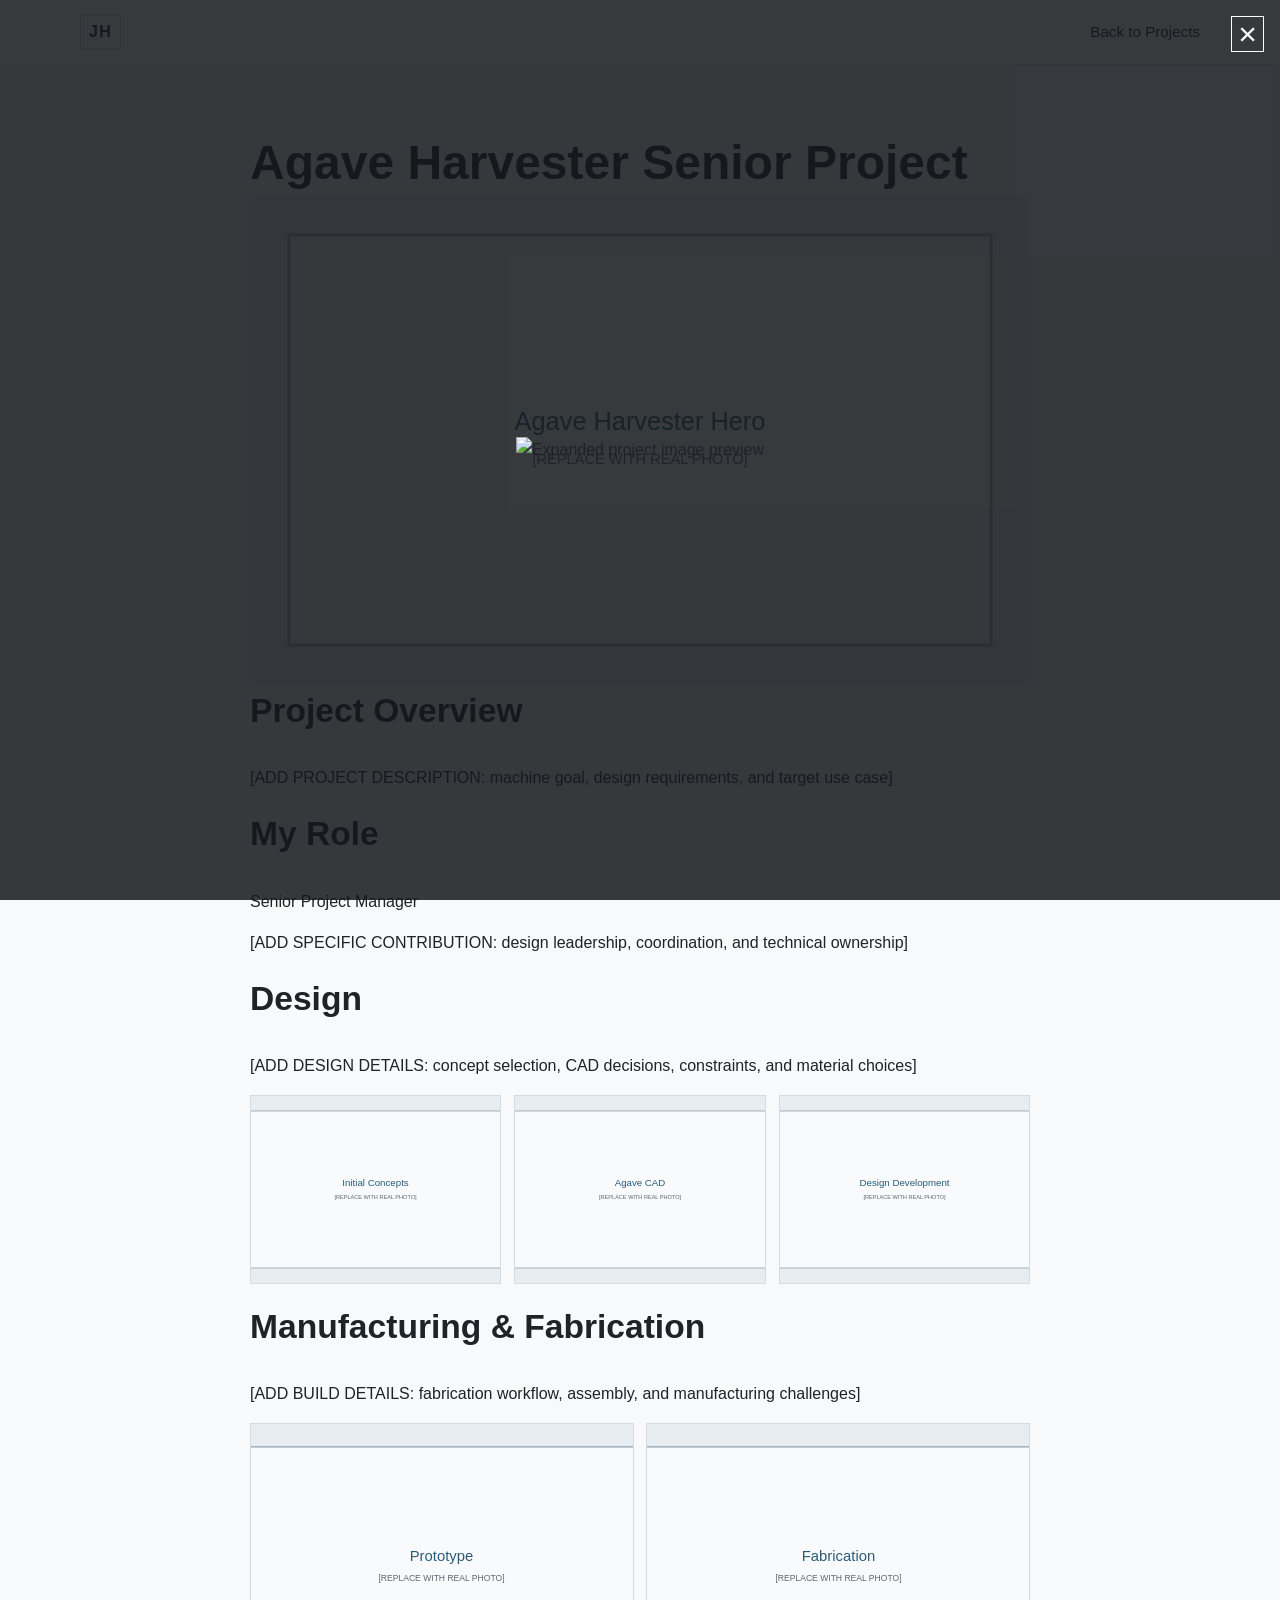
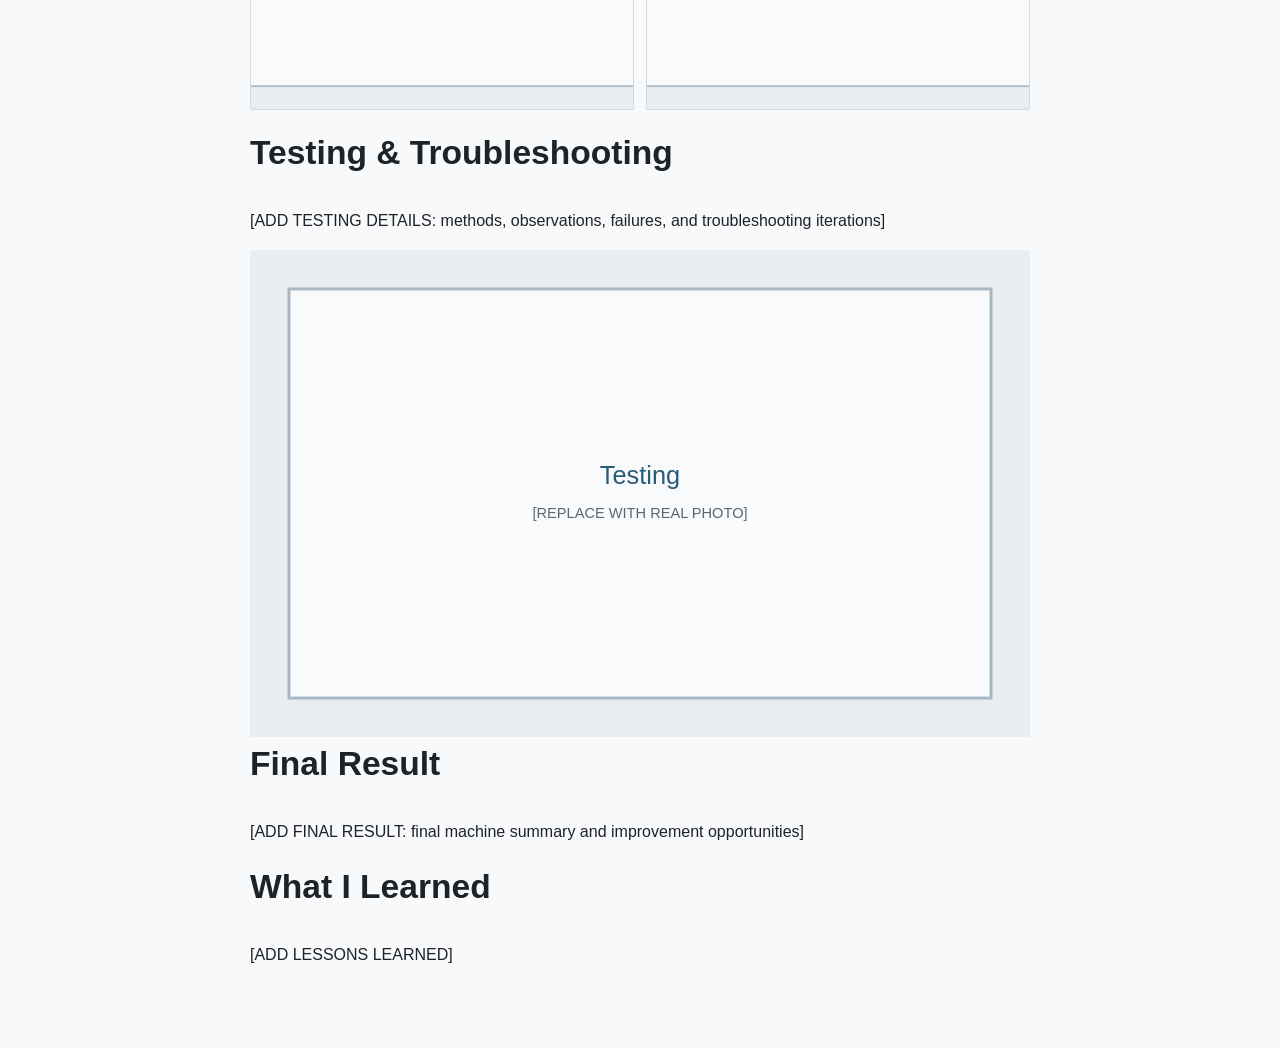
==== projects/agave-harvester.html @ 6182759e "Build GitHub Pages engineering portfolio site Co-authored-by: jhuberty <259415126+jhuberty@users.nor" ====
<!DOCTYPE html>
<html lang="en">
  <head>
    <meta charset="UTF-8" />
    <meta name="viewport" content="width=device-width, initial-scale=1.0" />
    <title>Agave Harvester Senior Project | Jackson Huberty</title>
    <meta name="description" content="Agave Harvester Senior Project portfolio page for Jackson Huberty." />
    <link rel="stylesheet" href="../styles.css" />
  </head>
  <body>
    <header class="site-header">
      <div class="container nav-wrap">
        <a class="brand" href="../index.html#home">JH</a>
        <nav class="site-nav" aria-label="Project navigation"><a href="../index.html#projects">Back to Projects</a></nav>
      </div>
    </header>
    <main class="section">
      <div class="container narrow">
        <h1>Agave Harvester Senior Project</h1>
        <!-- Replace with large hero image of machine -->
        <img src="../assets/images/agave-harvester/hero.svg" alt="Agave harvester finished machine placeholder" data-lightbox />

        <h2>Project Overview</h2>
        <p>[ADD PROJECT DESCRIPTION: machine goal, design requirements, and target use case]</p>

        <h2>My Role</h2>
        <p>Senior Project Manager</p>
        <p>[ADD SPECIFIC CONTRIBUTION: design leadership, coordination, and technical ownership]</p>

        <h2>Design</h2>
        <p>[ADD DESIGN DETAILS: concept selection, CAD decisions, constraints, and material choices]</p>
        <div class="gallery">
          <img src="../assets/images/agave-harvester/concepts.svg" alt="Agave harvester initial concepts placeholder" />
          <img src="../assets/images/agave-harvester/cad.svg" alt="Agave harvester CAD model placeholder" />
          <img src="../assets/images/agave-harvester/design-development.svg" alt="Agave harvester design development placeholder" />
        </div>

        <h2>Manufacturing &amp; Fabrication</h2>
        <p>[ADD BUILD DETAILS: fabrication workflow, assembly, and manufacturing challenges]</p>
        <div class="gallery">
          <img src="../assets/images/agave-harvester/prototype.svg" alt="Agave harvester prototype placeholder" />
          <img src="../assets/images/agave-harvester/fabrication.svg" alt="Agave harvester fabrication placeholder" />
        </div>

        <h2>Testing &amp; Troubleshooting</h2>
        <p>[ADD TESTING DETAILS: methods, observations, failures, and troubleshooting iterations]</p>
        <img src="../assets/images/agave-harvester/testing.svg" alt="Agave harvester testing placeholder" data-lightbox />

        <h2>Final Result</h2>
        <p>[ADD FINAL RESULT: final machine summary and improvement opportunities]</p>

        <h2>What I Learned</h2>
        <p>[ADD LESSONS LEARNED]</p>
      </div>
    </main>

    <div class="lightbox" id="lightbox" hidden>
      <button class="lightbox-close" aria-label="Close image preview">×</button>
      <img src="" alt="Expanded project image preview" />
    </div>
    <script src="../script.js"></script>
  </body>
</html>
---- styles.css ----
:root {
  --bg: #f8f9fa;
  --surface: #ffffff;
  --text: #1e2328;
  --muted: #5d6670;
  --border: #d5dbe0;
  --accent: #2a5c7a;
}

* { box-sizing: border-box; }
html { scroll-behavior: smooth; }
body {
  margin: 0;
  font-family: "Segoe UI", "Inter", Arial, sans-serif;
  color: var(--text);
  background: var(--bg);
  line-height: 1.6;
}
img { max-width: 100%; display: block; height: auto; }
a { color: var(--accent); }

.skip-link {
  position: absolute;
  left: -9999px;
  top: 0;
  background: var(--text);
  color: #fff;
  padding: 0.5rem;
}
.skip-link:focus { left: 0.5rem; z-index: 1000; }

.container { width: min(1120px, 92%); margin: 0 auto; }
.narrow { width: min(780px, 92%); }
.section { padding: 4rem 0; }
.section-alt { background: #eef1f4; }

.site-header {
  position: sticky;
  top: 0;
  background: rgba(255, 255, 255, 0.97);
  border-bottom: 1px solid var(--border);
  z-index: 50;
}
.nav-wrap { display: flex; align-items: center; justify-content: space-between; min-height: 4rem; }
.brand {
  color: var(--text);
  text-decoration: none;
  font-weight: 700;
  letter-spacing: 0.08em;
  border: 1px solid var(--border);
  padding: 0.2rem 0.5rem;
}
.site-nav { display: flex; gap: 1rem; align-items: center; }
.site-nav a { color: var(--text); text-decoration: none; font-size: 0.95rem; }
.site-nav a:hover, .site-nav a:focus { color: var(--accent); }
.menu-toggle {
  display: none;
  border: 1px solid var(--border);
  background: var(--surface);
  padding: 0.4rem 0.75rem;
}

.hero-grid {
  display: grid;
  grid-template-columns: 1.1fr 0.9fr;
  gap: 2rem;
  align-items: center;
}
.eyebrow { text-transform: uppercase; color: var(--muted); letter-spacing: 0.08em; }
h1 { font-size: clamp(2rem, 4vw, 3rem); margin: 0.3rem 0; line-height: 1.2; }
.hero-subtitle { font-size: 1.1rem; margin-bottom: 1rem; }
.lead { color: var(--muted); max-width: 40ch; }
.hero-image img {
  border: 1px solid var(--border);
  background: var(--surface);
  aspect-ratio: 4 / 3;
  object-fit: cover;
}

.button-row { display: flex; flex-wrap: wrap; gap: 0.75rem; margin-top: 1.2rem; }
.btn {
  display: inline-block;
  background: var(--accent);
  color: #fff;
  text-decoration: none;
  border: 1px solid var(--accent);
  padding: 0.65rem 1rem;
  font-weight: 600;
}
.btn:hover, .btn:focus { opacity: 0.92; }
.btn-secondary { background: var(--surface); color: var(--accent); }
.btn-small { padding: 0.5rem 0.85rem; font-size: 0.9rem; }

h2 { margin-top: 0; font-size: clamp(1.6rem, 3vw, 2.1rem); }
.section-intro { color: var(--muted); margin-bottom: 1.5rem; }
.project-grid {
  display: grid;
  grid-template-columns: repeat(2, minmax(0, 1fr));
  gap: 1.5rem;
}
.project-card {
  background: var(--surface);
  border: 1px solid var(--border);
  display: grid;
}
.project-card img {
  width: 100%;
  aspect-ratio: 16 / 10;
  object-fit: cover;
  border-bottom: 1px solid var(--border);
}
.project-content { padding: 1rem; }
.project-content h3 { margin: 0 0 0.2rem; }
.role, .meta { color: var(--muted); margin: 0.2rem 0 0.7rem; }
.tags { color: #3f4c58; font-size: 0.9rem; }

.skills-grid {
  display: grid;
  grid-template-columns: repeat(3, minmax(0, 1fr));
  gap: 1rem;
}
.skills-grid article, .timeline article {
  border: 1px solid var(--border);
  background: var(--surface);
  padding: 1rem;
}
ul { padding-left: 1.1rem; }

.timeline { display: grid; gap: 1rem; }
.cert-list, .contact-list { list-style: none; padding: 0; margin: 0; display: grid; gap: 0.7rem; }

iframe {
  width: 100%;
  min-height: 420px;
  border: 1px solid var(--border);
  margin-top: 1rem;
  background: var(--surface);
}

.site-footer {
  border-top: 1px solid var(--border);
  background: var(--surface);
  padding: 1rem 0;
  text-align: center;
  color: var(--muted);
}

.gallery {
  display: grid;
  grid-template-columns: repeat(auto-fit, minmax(220px, 1fr));
  gap: 0.8rem;
  margin: 1rem 0;
}
.gallery img {
  border: 1px solid var(--border);
  aspect-ratio: 4 / 3;
  object-fit: cover;
  cursor: zoom-in;
}

.lightbox {
  position: fixed;
  inset: 0;
  background: rgba(20, 24, 28, 0.85);
  display: grid;
  place-items: center;
  padding: 1rem;
  z-index: 100;
}
.lightbox img { max-height: 88vh; max-width: 92vw; object-fit: contain; }
.lightbox-close {
  position: absolute;
  top: 1rem;
  right: 1rem;
  border: 1px solid #fff;
  color: #fff;
  background: transparent;
  font-size: 2rem;
  line-height: 1;
}

@media (max-width: 900px) {
  .hero-grid,
  .skills-grid,
  .project-grid { grid-template-columns: 1fr; }

  .menu-toggle { display: inline-block; }
  .site-nav {
    display: none;
    position: absolute;
    top: 4rem;
    left: 0;
    right: 0;
    background: var(--surface);
    border-bottom: 1px solid var(--border);
    flex-direction: column;
    padding: 1rem;
    align-items: flex-start;
  }
  .site-nav.open { display: flex; }
}
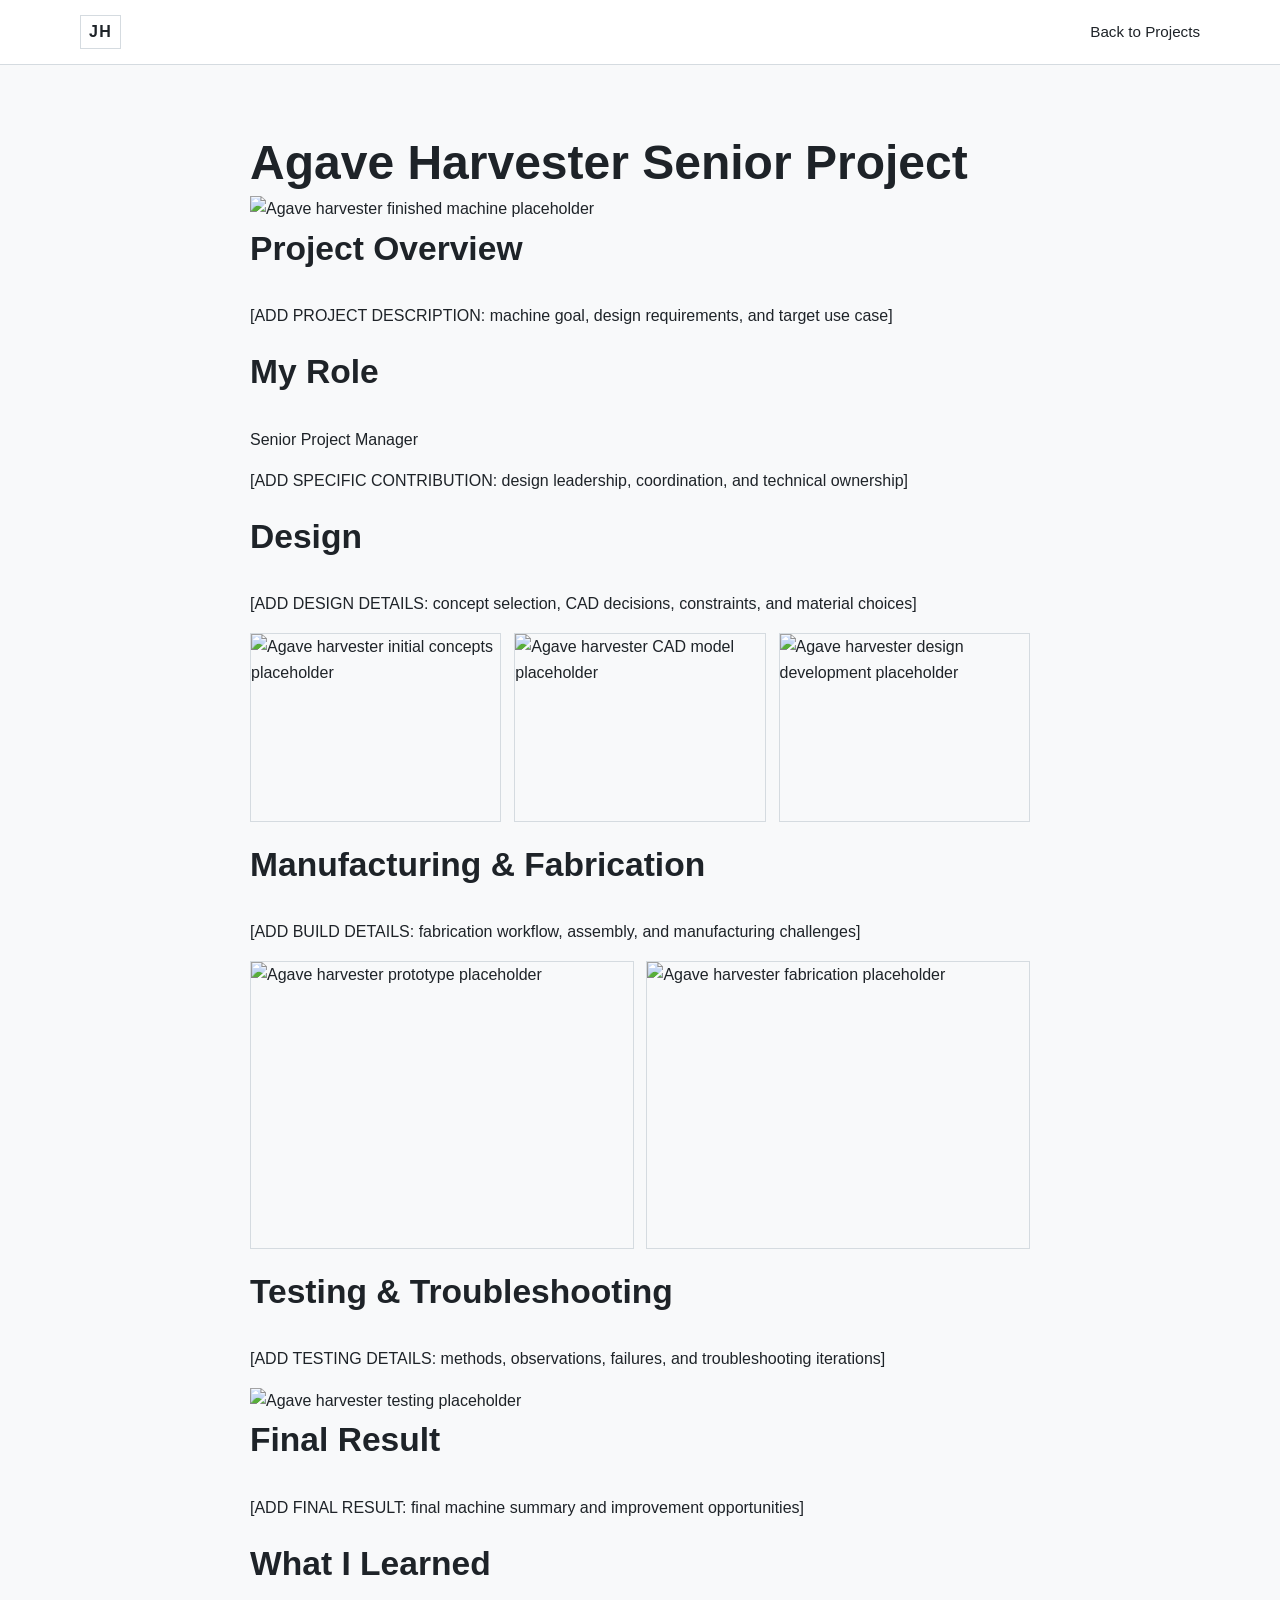
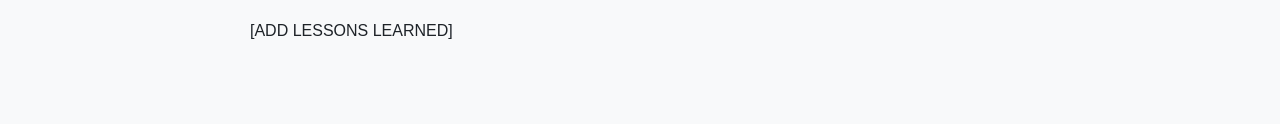
==== commit b4efdeb6: "Change image formats from SVG to JPG Updated image file formats from SVG to JPG for better compatibi" ====
--- a/projects/agave-harvester.html
+++ b/projects/agave-harvester.html
@@ -18,7 +18,7 @@
       <div class="container narrow">
         <h1>Agave Harvester Senior Project</h1>
         <!-- Replace with large hero image of machine -->
-        <img src="../assets/images/agave-harvester/hero.svg" alt="Agave harvester finished machine placeholder" data-lightbox />
+        <img src="../assets/images/agave-harvester/hero.jpg" alt="Agave harvester finished machine placeholder" data-lightbox />
 
         <h2>Project Overview</h2>
         <p>[ADD PROJECT DESCRIPTION: machine goal, design requirements, and target use case]</p>
@@ -30,21 +30,21 @@
         <h2>Design</h2>
         <p>[ADD DESIGN DETAILS: concept selection, CAD decisions, constraints, and material choices]</p>
         <div class="gallery">
-          <img src="../assets/images/agave-harvester/concepts.svg" alt="Agave harvester initial concepts placeholder" />
-          <img src="../assets/images/agave-harvester/cad.svg" alt="Agave harvester CAD model placeholder" />
-          <img src="../assets/images/agave-harvester/design-development.svg" alt="Agave harvester design development placeholder" />
+          <img src="../assets/images/agave-harvester/concepts.jpg" alt="Agave harvester initial concepts placeholder" />
+          <img src="../assets/images/agave-harvester/cad.jpg" alt="Agave harvester CAD model placeholder" />
+          <img src="../assets/images/agave-harvester/design-development.jpg" alt="Agave harvester design development placeholder" />
         </div>
 
         <h2>Manufacturing &amp; Fabrication</h2>
         <p>[ADD BUILD DETAILS: fabrication workflow, assembly, and manufacturing challenges]</p>
         <div class="gallery">
-          <img src="../assets/images/agave-harvester/prototype.svg" alt="Agave harvester prototype placeholder" />
-          <img src="../assets/images/agave-harvester/fabrication.svg" alt="Agave harvester fabrication placeholder" />
+          <img src="../assets/images/agave-harvester/prototype.jpg" alt="Agave harvester prototype placeholder" />
+          <img src="../assets/images/agave-harvester/fabrication.jpg" alt="Agave harvester fabrication placeholder" />
         </div>
 
         <h2>Testing &amp; Troubleshooting</h2>
         <p>[ADD TESTING DETAILS: methods, observations, failures, and troubleshooting iterations]</p>
-        <img src="../assets/images/agave-harvester/testing.svg" alt="Agave harvester testing placeholder" data-lightbox />
+        <img src="../assets/images/agave-harvester/testing.jpg" alt="Agave harvester testing placeholder" data-lightbox />
 
         <h2>Final Result</h2>
         <p>[ADD FINAL RESULT: final machine summary and improvement opportunities]</p>
--- a/styles.css
+++ b/styles.css
@@ -158,6 +158,8 @@
   cursor: zoom-in;
 }
 
+.lightbox[hidden] { display: none !important; }
+
 .lightbox {
   position: fixed;
   inset: 0;
@@ -165,18 +167,32 @@
   display: grid;
   place-items: center;
   padding: 1rem;
-  z-index: 100;
-}
-.lightbox img { max-height: 88vh; max-width: 92vw; object-fit: contain; }
+  z-index: 9999;
+}
+
+.lightbox img {
+  max-height: 88vh;
+  max-width: 92vw;
+  object-fit: contain;
+  position: relative;
+  z-index: 1;
+  cursor: zoom-out;
+}
+
 .lightbox-close {
-  position: absolute;
+  position: fixed;
   top: 1rem;
   right: 1rem;
+  width: 44px;
+  height: 44px;
   border: 1px solid #fff;
+  border-radius: 999px;
   color: #fff;
-  background: transparent;
+  background: rgba(0, 0, 0, 0.6);
   font-size: 2rem;
   line-height: 1;
+  z-index: 10000;
+  cursor: pointer;
 }
 
 @media (max-width: 900px) {
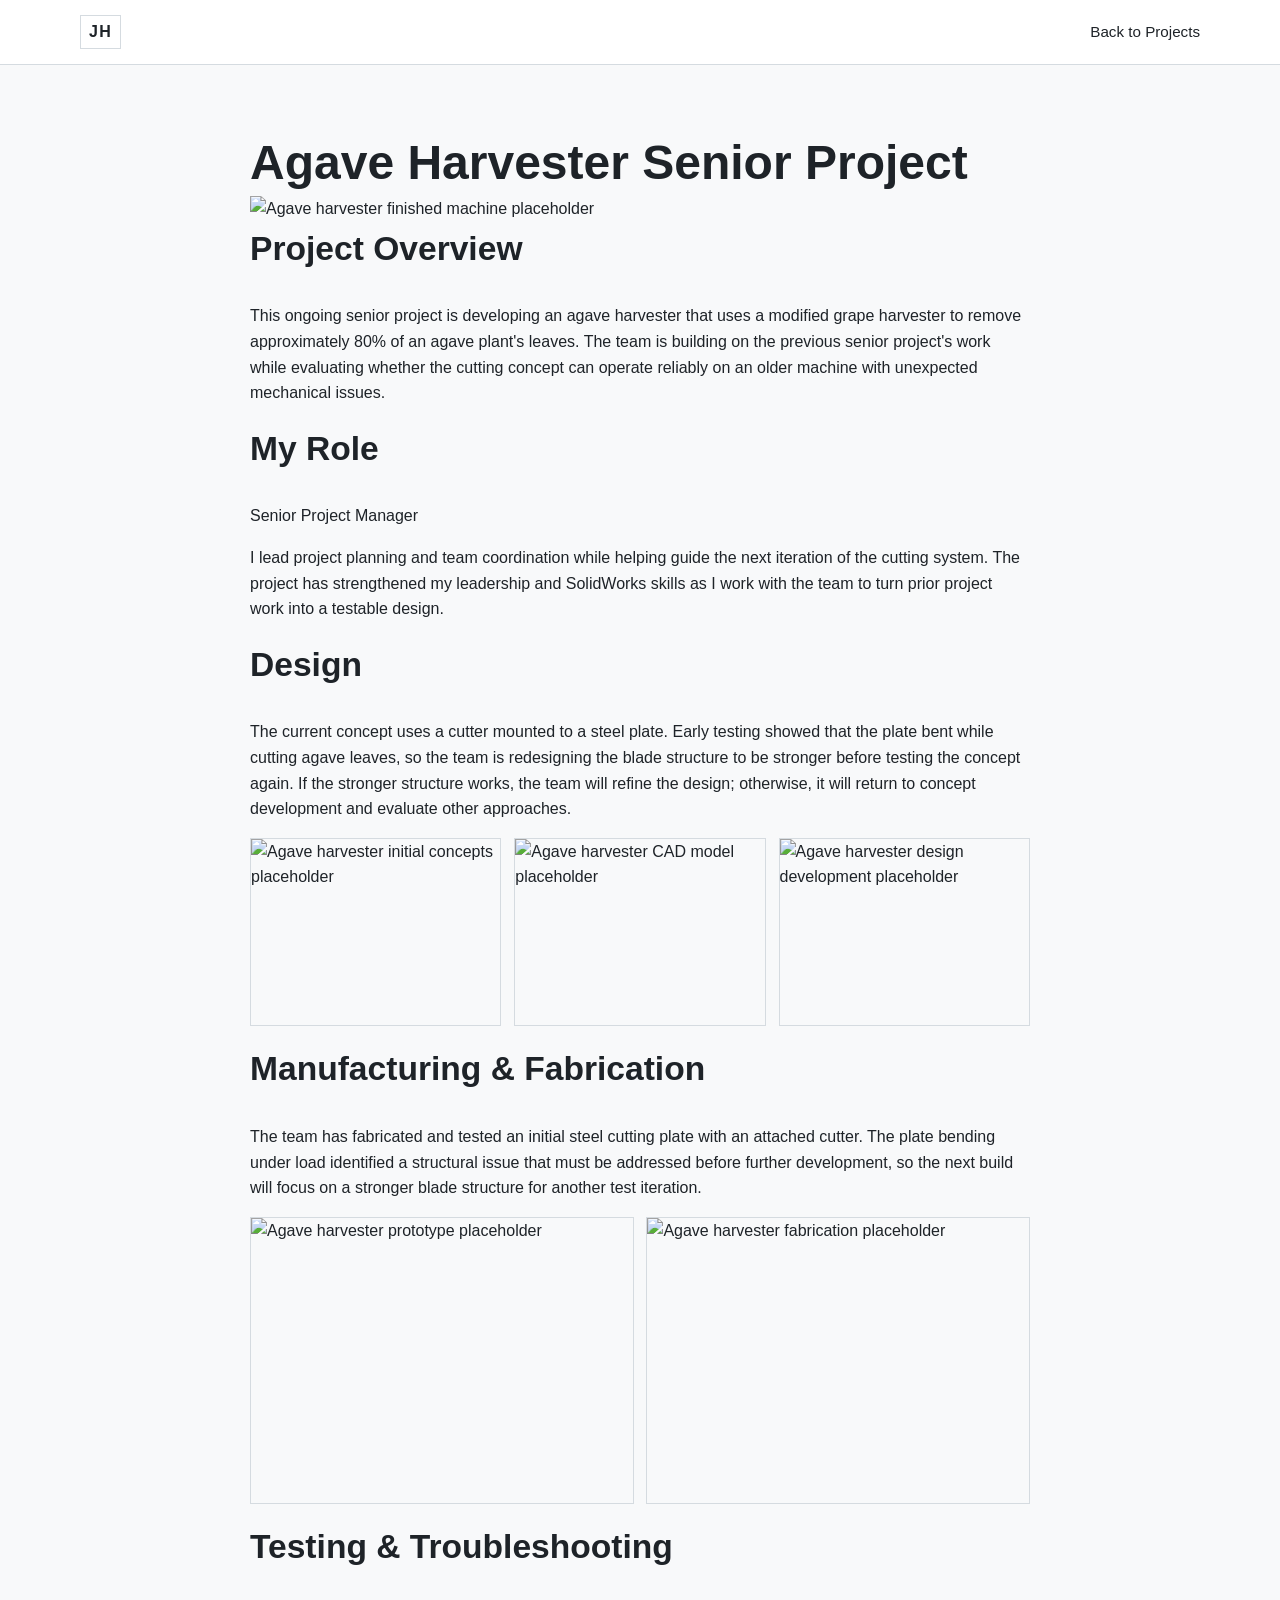
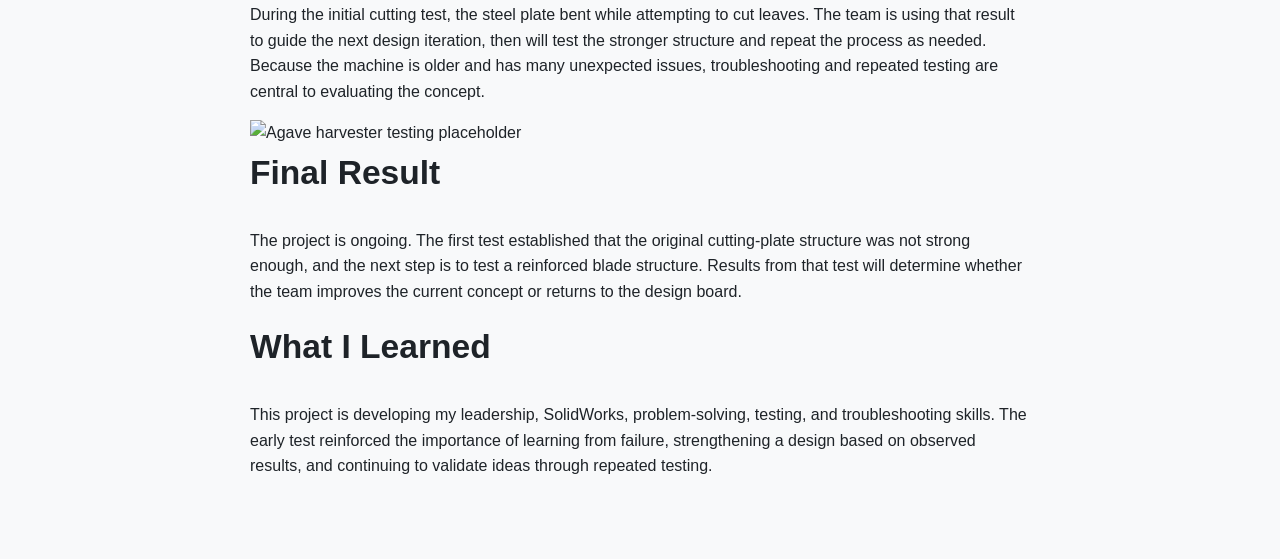
==== commit 6c3d70f6: "Complete portfolio content and metadata" ====
--- a/projects/agave-harvester.html
+++ b/projects/agave-harvester.html
@@ -21,14 +21,14 @@
         <img src="../assets/images/agave-harvester/hero.jpg" alt="Agave harvester finished machine placeholder" data-lightbox />
 
         <h2>Project Overview</h2>
-        <p>[ADD PROJECT DESCRIPTION: machine goal, design requirements, and target use case]</p>
+        <p>This ongoing senior project is developing an agave harvester that uses a modified grape harvester to remove approximately 80% of an agave plant's leaves. The team is building on the previous senior project's work while evaluating whether the cutting concept can operate reliably on an older machine with unexpected mechanical issues.</p>
 
         <h2>My Role</h2>
         <p>Senior Project Manager</p>
-        <p>[ADD SPECIFIC CONTRIBUTION: design leadership, coordination, and technical ownership]</p>
+        <p>I lead project planning and team coordination while helping guide the next iteration of the cutting system. The project has strengthened my leadership and SolidWorks skills as I work with the team to turn prior project work into a testable design.</p>
 
         <h2>Design</h2>
-        <p>[ADD DESIGN DETAILS: concept selection, CAD decisions, constraints, and material choices]</p>
+        <p>The current concept uses a cutter mounted to a steel plate. Early testing showed that the plate bent while cutting agave leaves, so the team is redesigning the blade structure to be stronger before testing the concept again. If the stronger structure works, the team will refine the design; otherwise, it will return to concept development and evaluate other approaches.</p>
         <div class="gallery">
           <img src="../assets/images/agave-harvester/concepts.jpg" alt="Agave harvester initial concepts placeholder" />
           <img src="../assets/images/agave-harvester/cad.jpg" alt="Agave harvester CAD model placeholder" />
@@ -36,21 +36,21 @@
         </div>
 
         <h2>Manufacturing &amp; Fabrication</h2>
-        <p>[ADD BUILD DETAILS: fabrication workflow, assembly, and manufacturing challenges]</p>
+        <p>The team has fabricated and tested an initial steel cutting plate with an attached cutter. The plate bending under load identified a structural issue that must be addressed before further development, so the next build will focus on a stronger blade structure for another test iteration.</p>
         <div class="gallery">
           <img src="../assets/images/agave-harvester/prototype.jpg" alt="Agave harvester prototype placeholder" />
           <img src="../assets/images/agave-harvester/fabrication.jpg" alt="Agave harvester fabrication placeholder" />
         </div>
 
         <h2>Testing &amp; Troubleshooting</h2>
-        <p>[ADD TESTING DETAILS: methods, observations, failures, and troubleshooting iterations]</p>
+        <p>During the initial cutting test, the steel plate bent while attempting to cut leaves. The team is using that result to guide the next design iteration, then will test the stronger structure and repeat the process as needed. Because the machine is older and has many unexpected issues, troubleshooting and repeated testing are central to evaluating the concept.</p>
         <img src="../assets/images/agave-harvester/testing.jpg" alt="Agave harvester testing placeholder" data-lightbox />
 
         <h2>Final Result</h2>
-        <p>[ADD FINAL RESULT: final machine summary and improvement opportunities]</p>
+        <p>The project is ongoing. The first test established that the original cutting-plate structure was not strong enough, and the next step is to test a reinforced blade structure. Results from that test will determine whether the team improves the current concept or returns to the design board.</p>
 
         <h2>What I Learned</h2>
-        <p>[ADD LESSONS LEARNED]</p>
+        <p>This project is developing my leadership, SolidWorks, problem-solving, testing, and troubleshooting skills. The early test reinforced the importance of learning from failure, strengthening a design based on observed results, and continuing to validate ideas through repeated testing.</p>
       </div>
     </main>
 
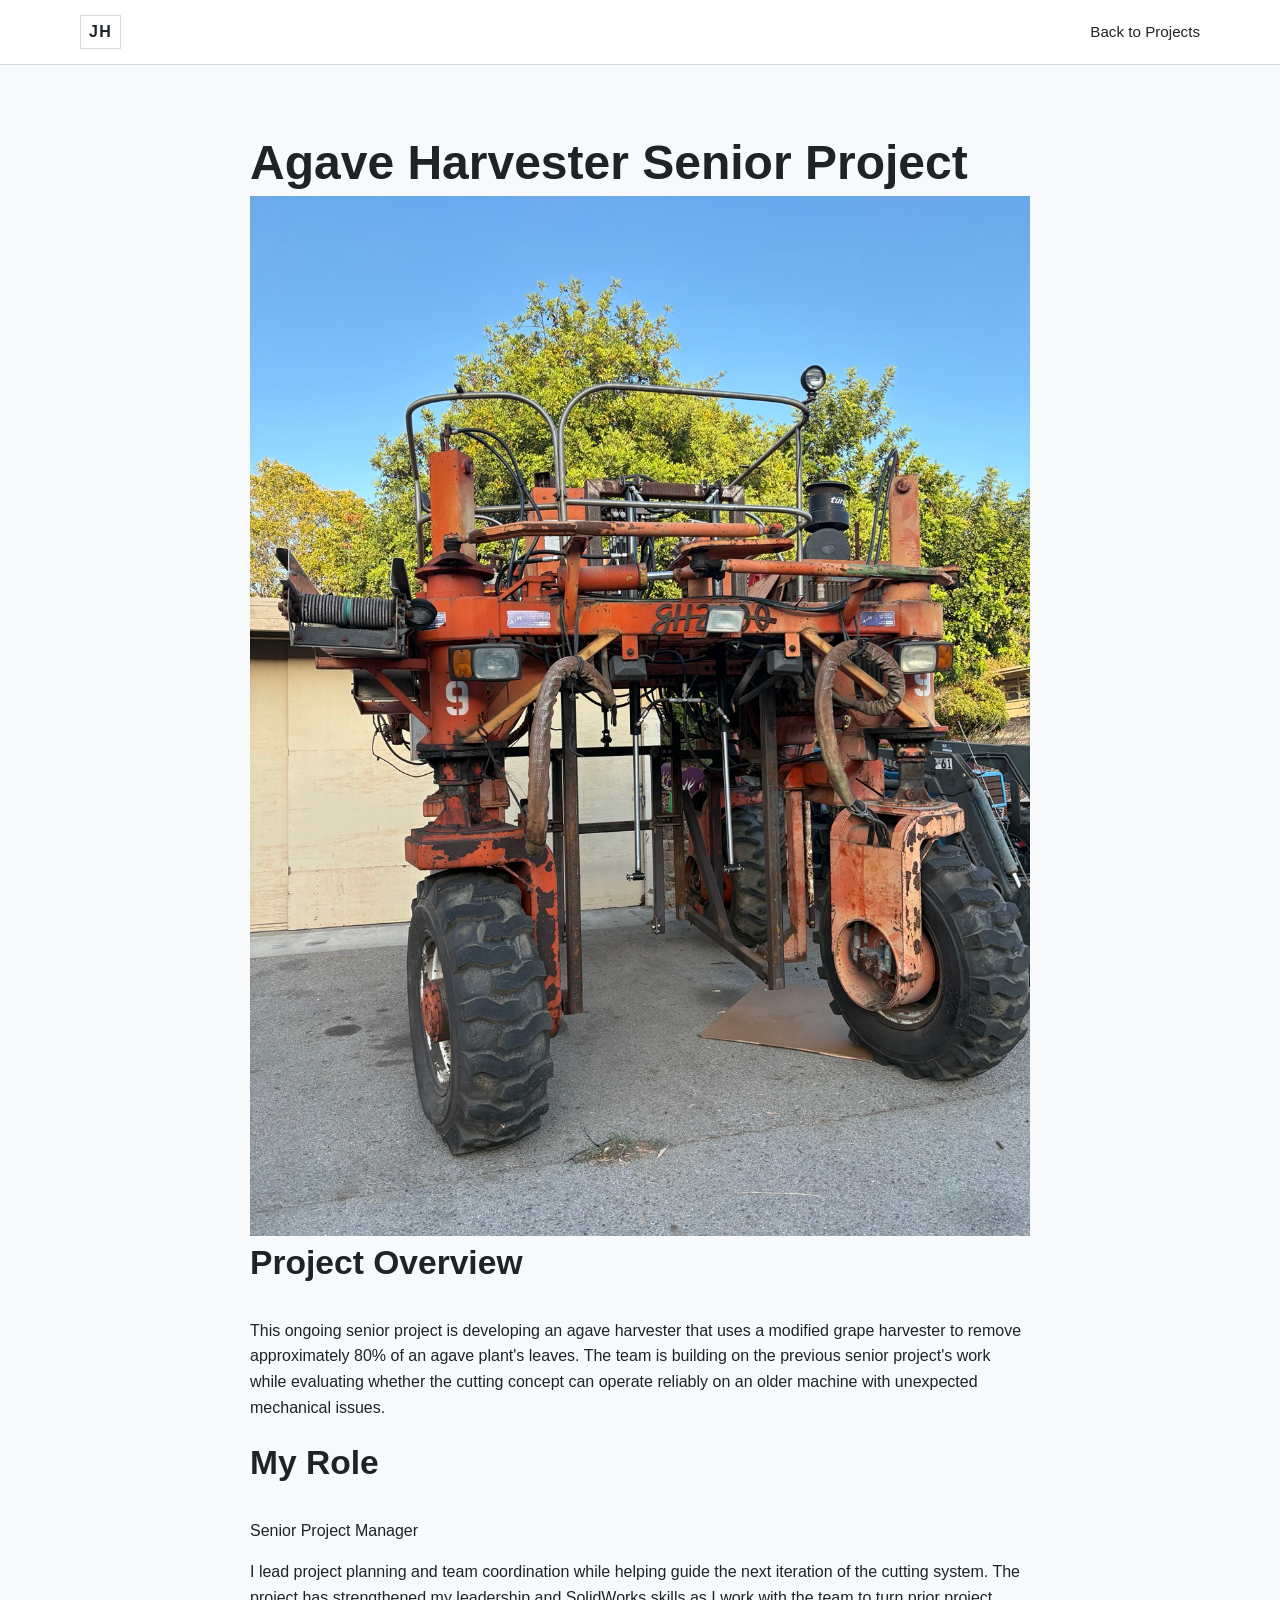
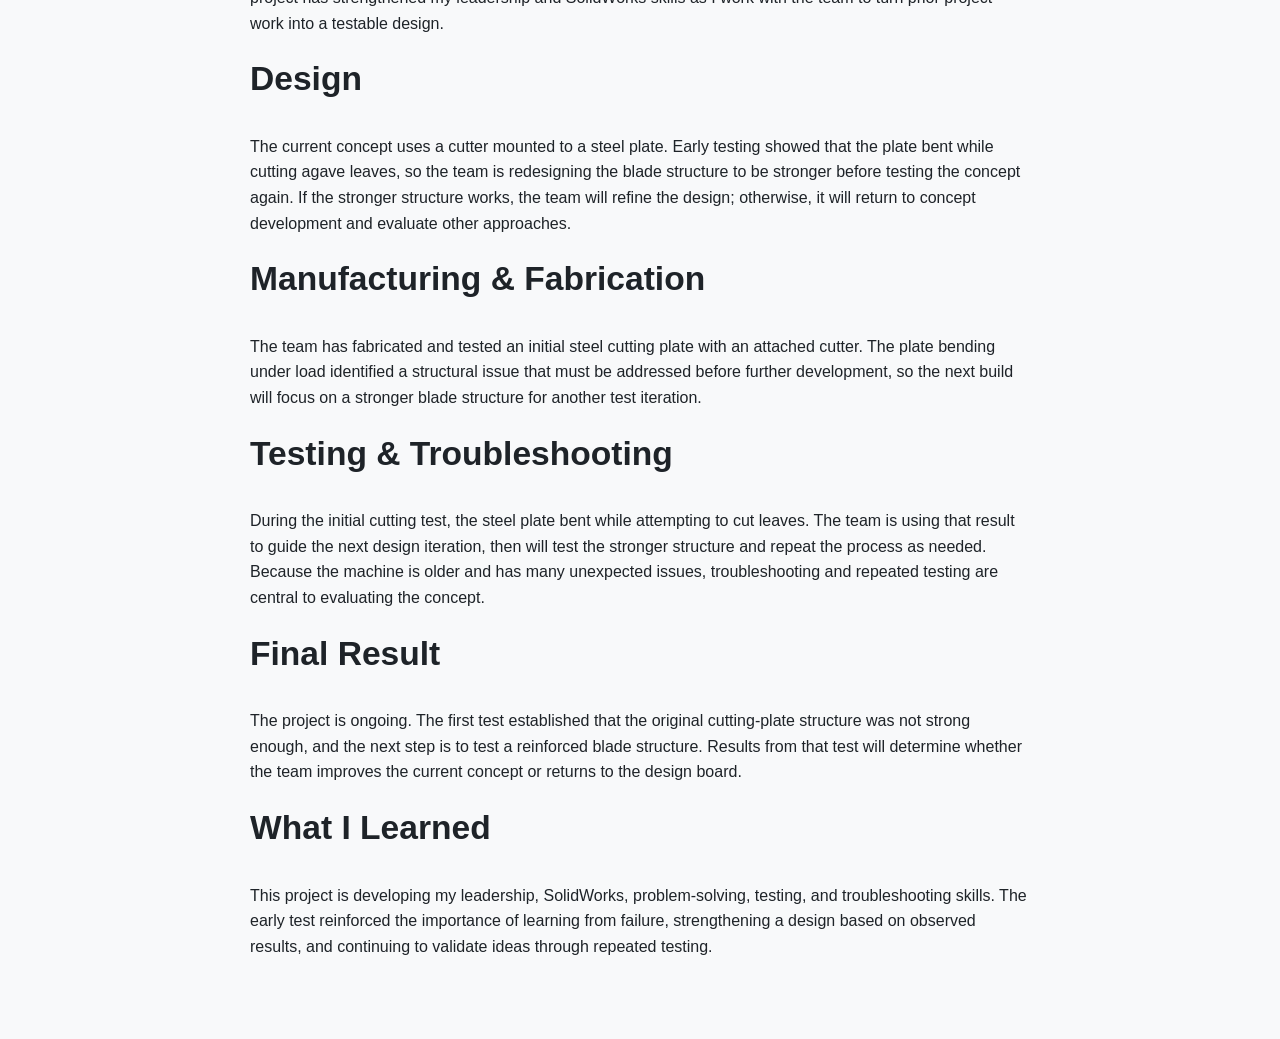
==== commit a7b6edbb: "Add portfolio project photos" ====
--- a/projects/agave-harvester.html
+++ b/projects/agave-harvester.html
@@ -17,8 +17,7 @@
     <main class="section">
       <div class="container narrow">
         <h1>Agave Harvester Senior Project</h1>
-        <!-- Replace with large hero image of machine -->
-        <img src="../assets/images/agave-harvester/hero.jpg" alt="Agave harvester finished machine placeholder" data-lightbox />
+        <img src="../assets/images/agave-harvester/agave-harvester-cover.jpg" alt="Agave harvester" data-lightbox />
 
         <h2>Project Overview</h2>
         <p>This ongoing senior project is developing an agave harvester that uses a modified grape harvester to remove approximately 80% of an agave plant's leaves. The team is building on the previous senior project's work while evaluating whether the cutting concept can operate reliably on an older machine with unexpected mechanical issues.</p>
@@ -29,22 +28,12 @@
 
         <h2>Design</h2>
         <p>The current concept uses a cutter mounted to a steel plate. Early testing showed that the plate bent while cutting agave leaves, so the team is redesigning the blade structure to be stronger before testing the concept again. If the stronger structure works, the team will refine the design; otherwise, it will return to concept development and evaluate other approaches.</p>
-        <div class="gallery">
-          <img src="../assets/images/agave-harvester/concepts.jpg" alt="Agave harvester initial concepts placeholder" />
-          <img src="../assets/images/agave-harvester/cad.jpg" alt="Agave harvester CAD model placeholder" />
-          <img src="../assets/images/agave-harvester/design-development.jpg" alt="Agave harvester design development placeholder" />
-        </div>
 
         <h2>Manufacturing &amp; Fabrication</h2>
         <p>The team has fabricated and tested an initial steel cutting plate with an attached cutter. The plate bending under load identified a structural issue that must be addressed before further development, so the next build will focus on a stronger blade structure for another test iteration.</p>
-        <div class="gallery">
-          <img src="../assets/images/agave-harvester/prototype.jpg" alt="Agave harvester prototype placeholder" />
-          <img src="../assets/images/agave-harvester/fabrication.jpg" alt="Agave harvester fabrication placeholder" />
-        </div>
 
         <h2>Testing &amp; Troubleshooting</h2>
         <p>During the initial cutting test, the steel plate bent while attempting to cut leaves. The team is using that result to guide the next design iteration, then will test the stronger structure and repeat the process as needed. Because the machine is older and has many unexpected issues, troubleshooting and repeated testing are central to evaluating the concept.</p>
-        <img src="../assets/images/agave-harvester/testing.jpg" alt="Agave harvester testing placeholder" data-lightbox />
 
         <h2>Final Result</h2>
         <p>The project is ongoing. The first test established that the original cutting-plate structure was not strong enough, and the next step is to test a reinforced blade structure. Results from that test will determine whether the team improves the current concept or returns to the design board.</p>
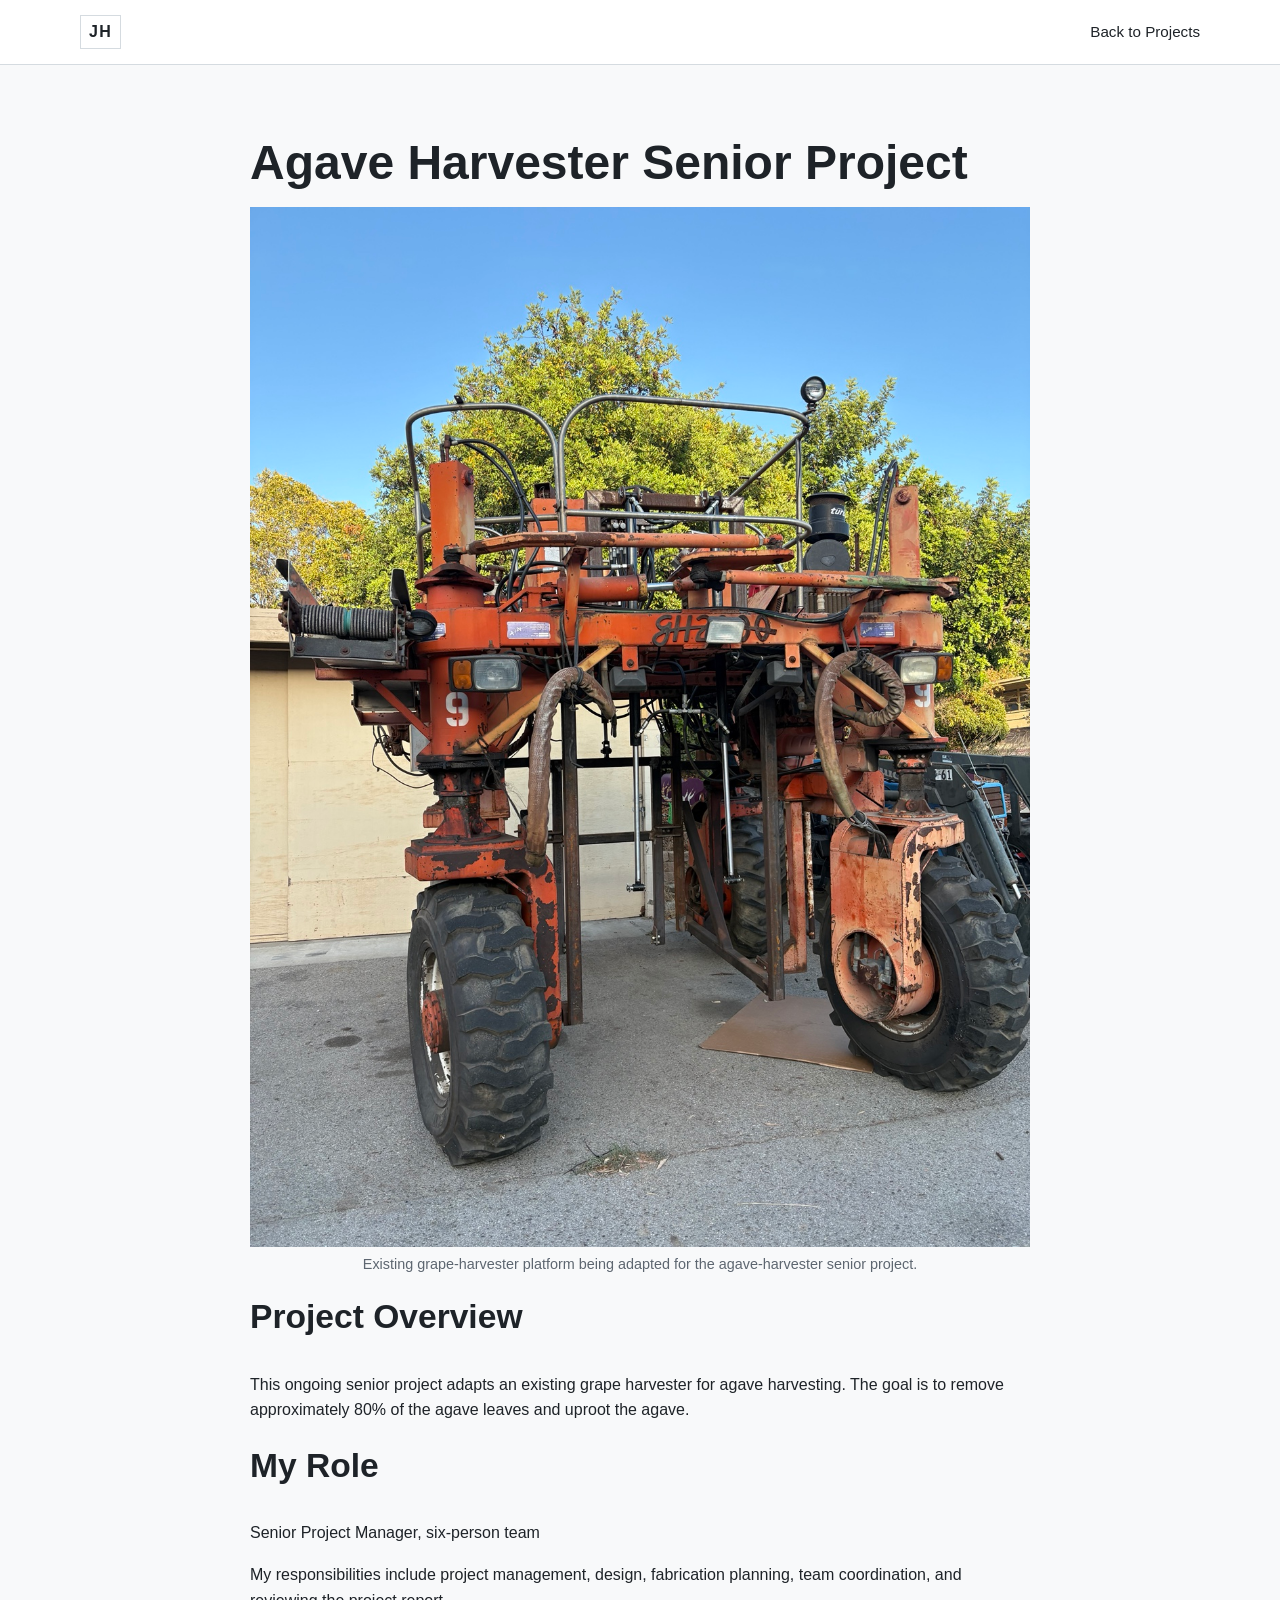
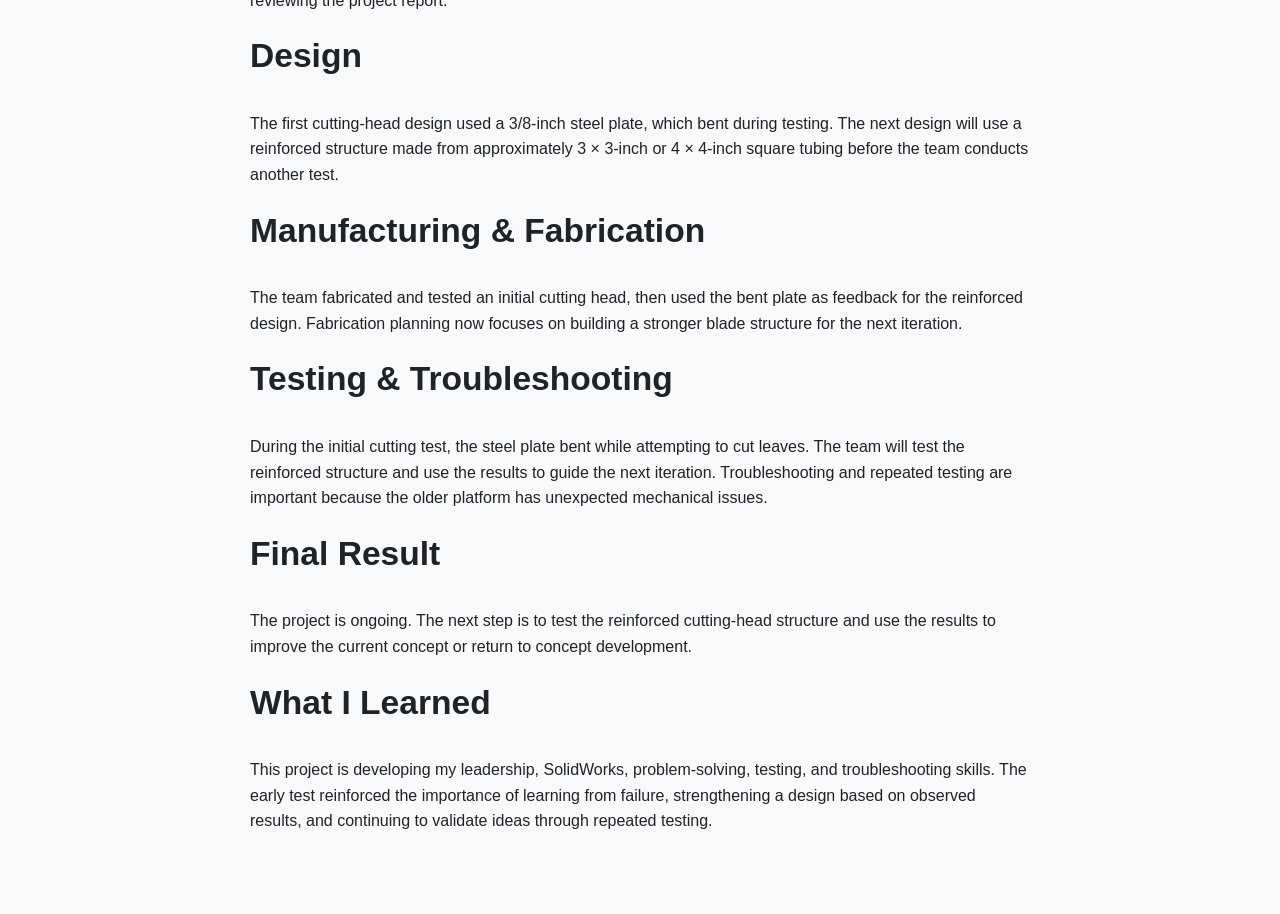
==== commit 48e1e864: "Reorganize project images and update project pages" ====
--- a/projects/agave-harvester.html
+++ b/projects/agave-harvester.html
@@ -17,26 +17,29 @@
     <main class="section">
       <div class="container narrow">
         <h1>Agave Harvester Senior Project</h1>
-        <img src="../assets/images/agave-harvester/agave-harvester-cover.jpg" alt="Agave harvester" data-lightbox />
+        <figure class="project-figure">
+          <img src="../assets/images/agave-harvester/grape-harvester-platform.jpg" alt="Existing grape-harvester platform" data-lightbox />
+          <figcaption>Existing grape-harvester platform being adapted for the agave-harvester senior project.</figcaption>
+        </figure>
 
         <h2>Project Overview</h2>
-        <p>This ongoing senior project is developing an agave harvester that uses a modified grape harvester to remove approximately 80% of an agave plant's leaves. The team is building on the previous senior project's work while evaluating whether the cutting concept can operate reliably on an older machine with unexpected mechanical issues.</p>
+        <p>This ongoing senior project adapts an existing grape harvester for agave harvesting. The goal is to remove approximately 80% of the agave leaves and uproot the agave.</p>
 
         <h2>My Role</h2>
-        <p>Senior Project Manager</p>
-        <p>I lead project planning and team coordination while helping guide the next iteration of the cutting system. The project has strengthened my leadership and SolidWorks skills as I work with the team to turn prior project work into a testable design.</p>
+        <p>Senior Project Manager, six-person team</p>
+        <p>My responsibilities include project management, design, fabrication planning, team coordination, and reviewing the project report.</p>
 
         <h2>Design</h2>
-        <p>The current concept uses a cutter mounted to a steel plate. Early testing showed that the plate bent while cutting agave leaves, so the team is redesigning the blade structure to be stronger before testing the concept again. If the stronger structure works, the team will refine the design; otherwise, it will return to concept development and evaluate other approaches.</p>
+        <p>The first cutting-head design used a 3/8-inch steel plate, which bent during testing. The next design will use a reinforced structure made from approximately 3 × 3-inch or 4 × 4-inch square tubing before the team conducts another test.</p>
 
         <h2>Manufacturing &amp; Fabrication</h2>
-        <p>The team has fabricated and tested an initial steel cutting plate with an attached cutter. The plate bending under load identified a structural issue that must be addressed before further development, so the next build will focus on a stronger blade structure for another test iteration.</p>
+        <p>The team fabricated and tested an initial cutting head, then used the bent plate as feedback for the reinforced design. Fabrication planning now focuses on building a stronger blade structure for the next iteration.</p>
 
         <h2>Testing &amp; Troubleshooting</h2>
-        <p>During the initial cutting test, the steel plate bent while attempting to cut leaves. The team is using that result to guide the next design iteration, then will test the stronger structure and repeat the process as needed. Because the machine is older and has many unexpected issues, troubleshooting and repeated testing are central to evaluating the concept.</p>
+        <p>During the initial cutting test, the steel plate bent while attempting to cut leaves. The team will test the reinforced structure and use the results to guide the next iteration. Troubleshooting and repeated testing are important because the older platform has unexpected mechanical issues.</p>
 
         <h2>Final Result</h2>
-        <p>The project is ongoing. The first test established that the original cutting-plate structure was not strong enough, and the next step is to test a reinforced blade structure. Results from that test will determine whether the team improves the current concept or returns to the design board.</p>
+        <p>The project is ongoing. The next step is to test the reinforced cutting-head structure and use the results to improve the current concept or return to concept development.</p>
 
         <h2>What I Learned</h2>
         <p>This project is developing my leadership, SolidWorks, problem-solving, testing, and troubleshooting skills. The early test reinforced the importance of learning from failure, strengthening a design based on observed results, and continuing to validate ideas through repeated testing.</p>
--- a/styles.css
+++ b/styles.css
@@ -151,11 +151,32 @@
   gap: 0.8rem;
   margin: 1rem 0;
 }
+.gallery figure,
+.project-figure {
+  margin: 0;
+}
+.gallery figure {
+  display: grid;
+  gap: 0.45rem;
+}
 .gallery img {
+  width: 100%;
   border: 1px solid var(--border);
   aspect-ratio: 4 / 3;
   object-fit: cover;
   cursor: zoom-in;
+}
+.gallery figcaption,
+.project-figure figcaption {
+  color: var(--muted);
+  font-size: 0.9rem;
+  line-height: 1.35;
+  text-align: center;
+}
+.project-figure {
+  display: grid;
+  gap: 0.45rem;
+  margin: 1rem 0;
 }
 
 .lightbox[hidden] { display: none !important; }
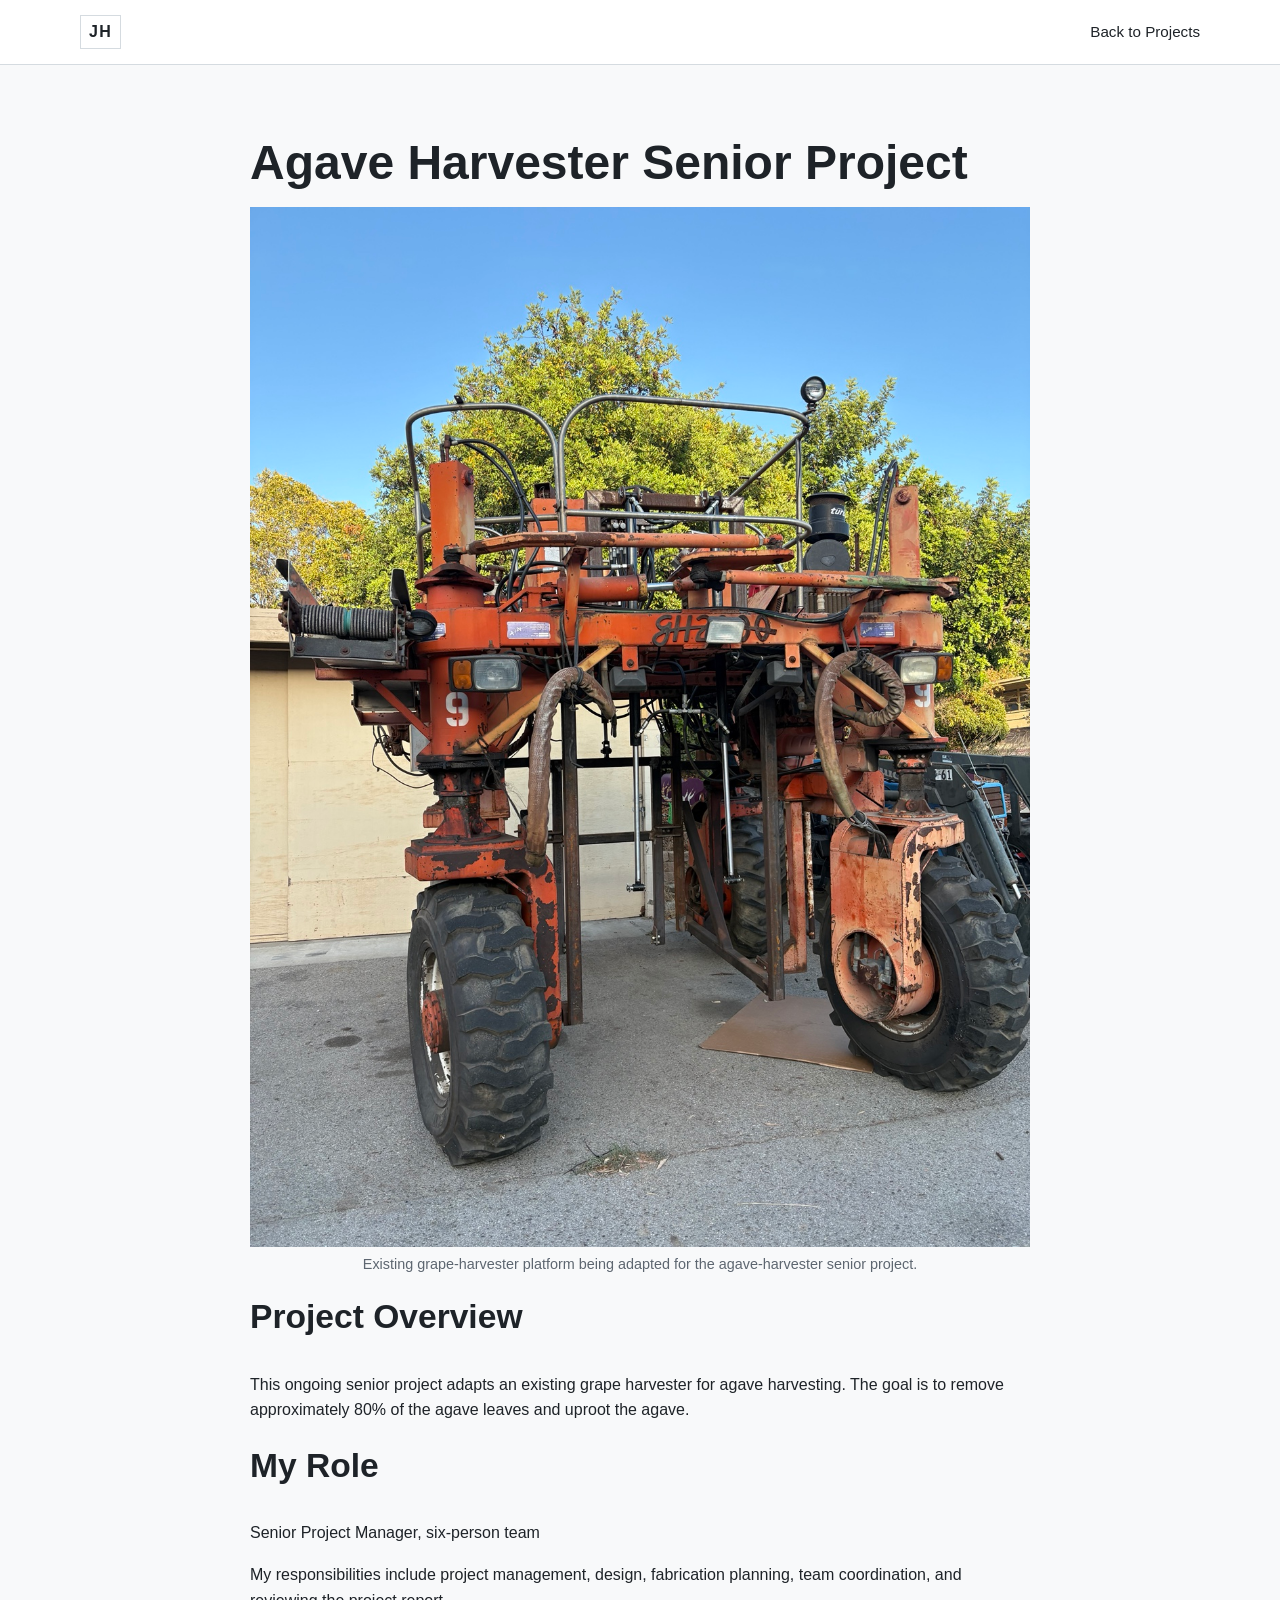
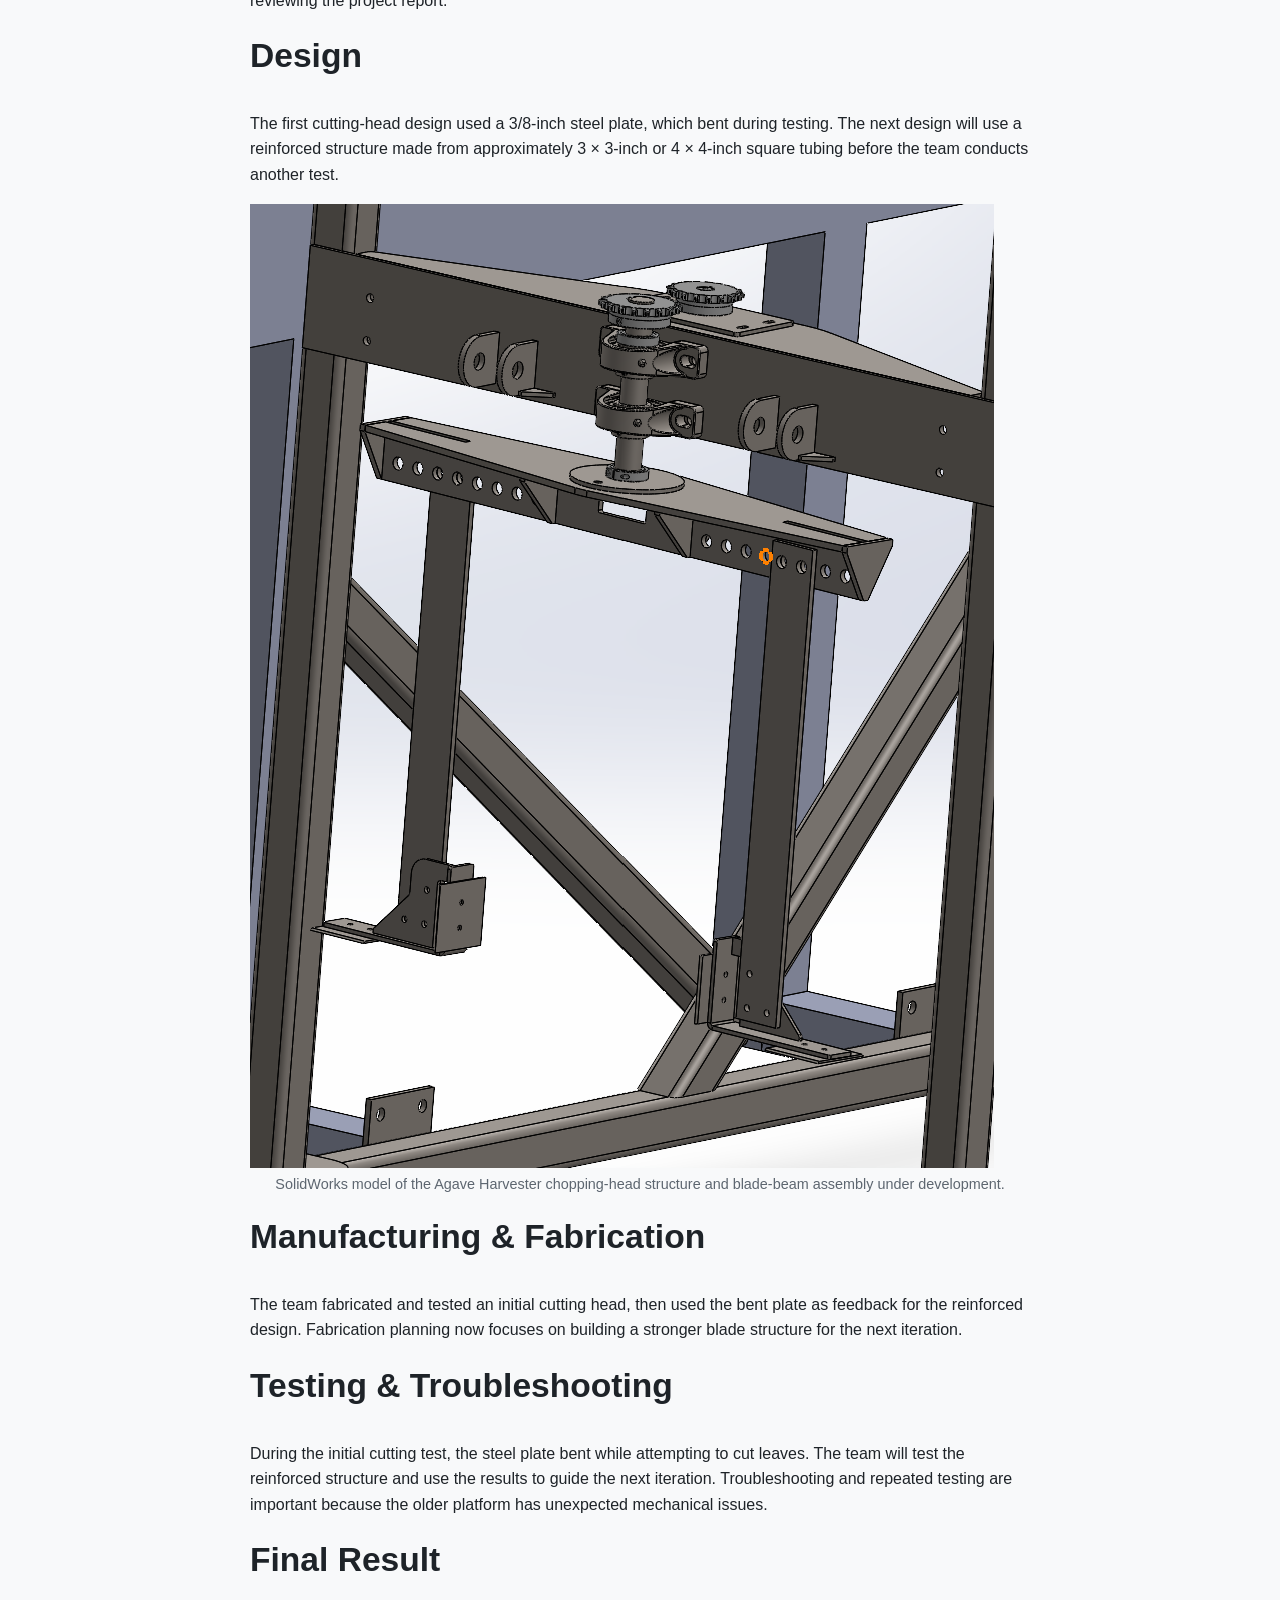
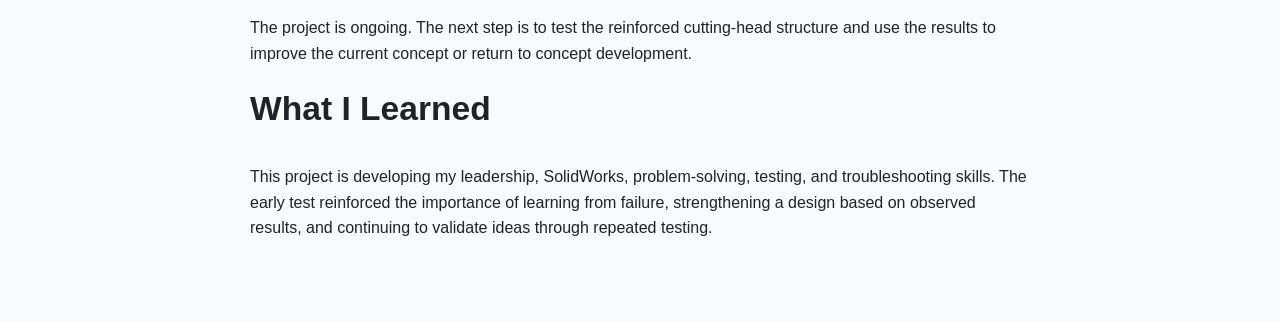
==== commit 2dc7971b: "Add structural analysis and agave CAD images" ====
--- a/projects/agave-harvester.html
+++ b/projects/agave-harvester.html
@@ -31,6 +31,10 @@
 
         <h2>Design</h2>
         <p>The first cutting-head design used a 3/8-inch steel plate, which bent during testing. The next design will use a reinforced structure made from approximately 3 × 3-inch or 4 × 4-inch square tubing before the team conducts another test.</p>
+        <figure class="project-figure">
+          <img src="../assets/images/agave-harvester/agave-blade-beam-cad.png" alt="SolidWorks model of the Agave Harvester chopping-head blade and beam assembly." data-lightbox />
+          <figcaption>SolidWorks model of the Agave Harvester chopping-head structure and blade-beam assembly under development.</figcaption>
+        </figure>
 
         <h2>Manufacturing &amp; Fabrication</h2>
         <p>The team fabricated and tested an initial cutting head, then used the bent plate as feedback for the reinforced design. Fabrication planning now focuses on building a stronger blade structure for the next iteration.</p>
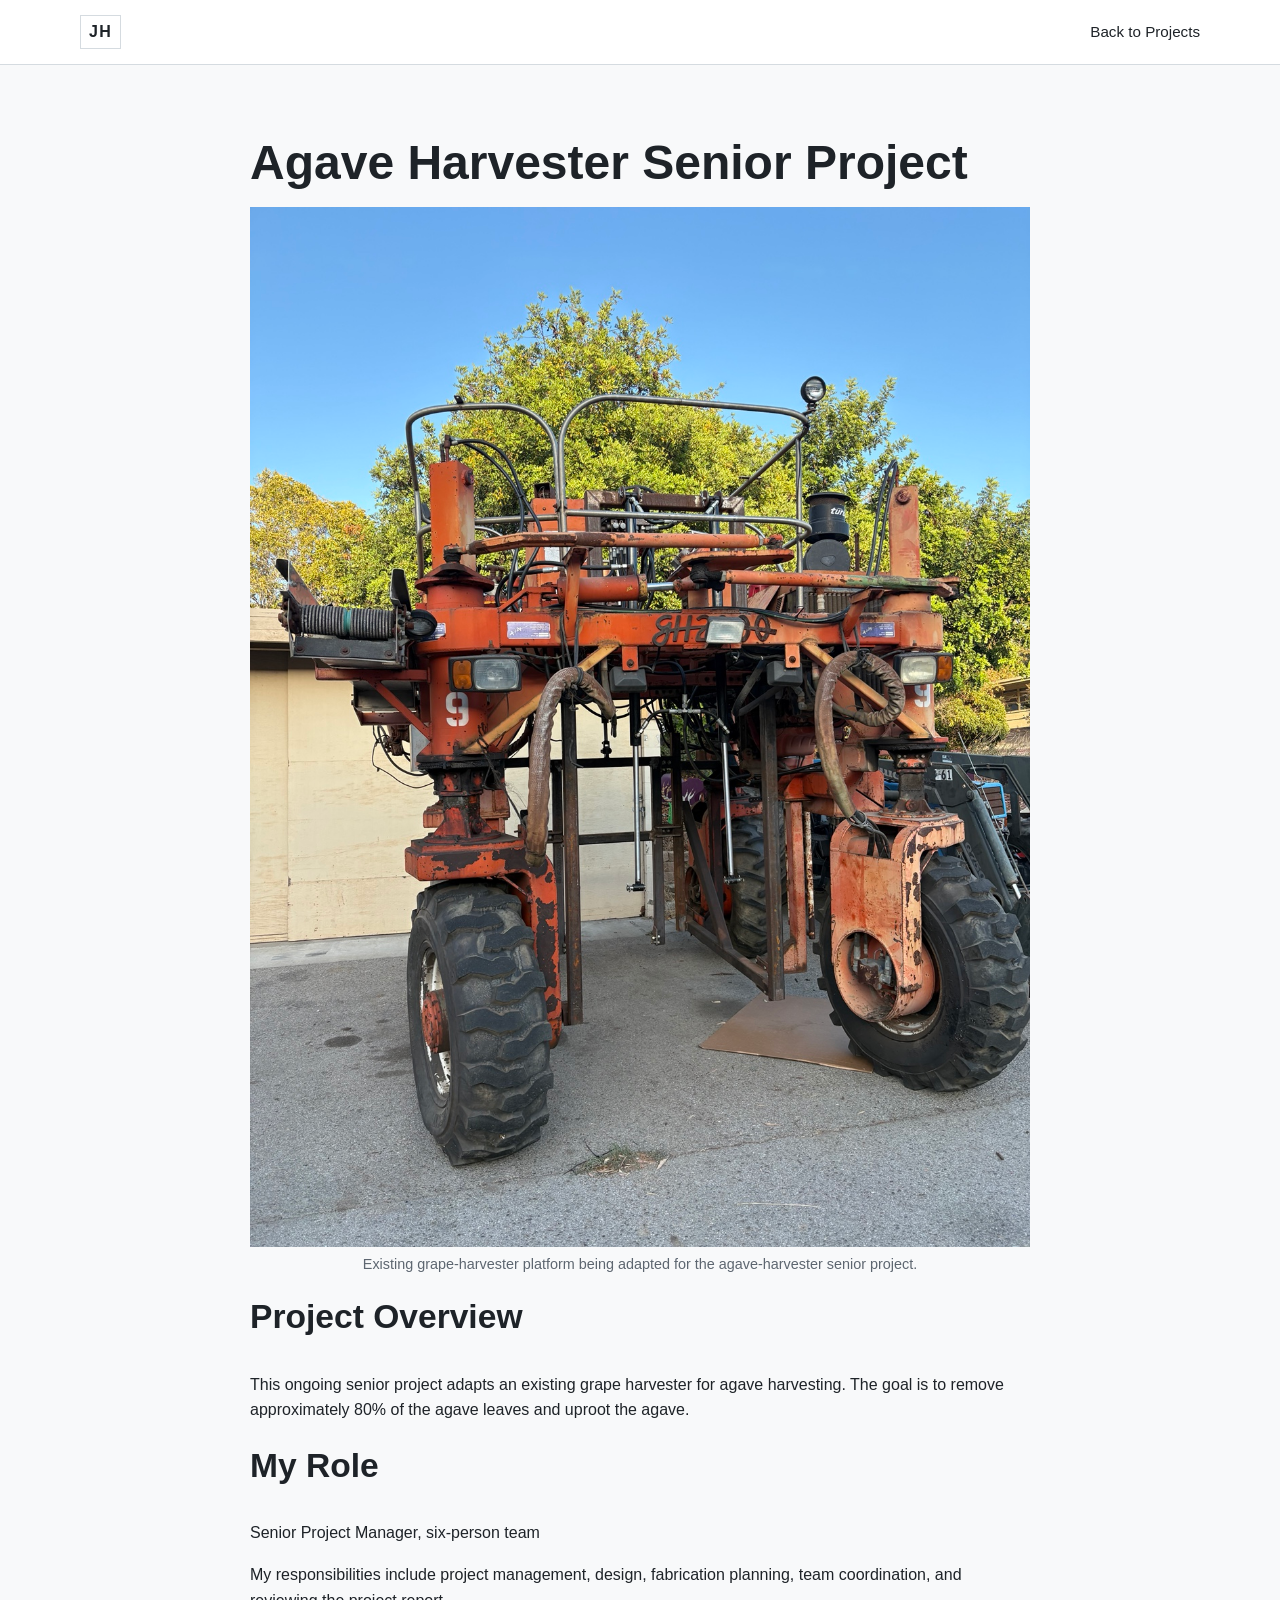
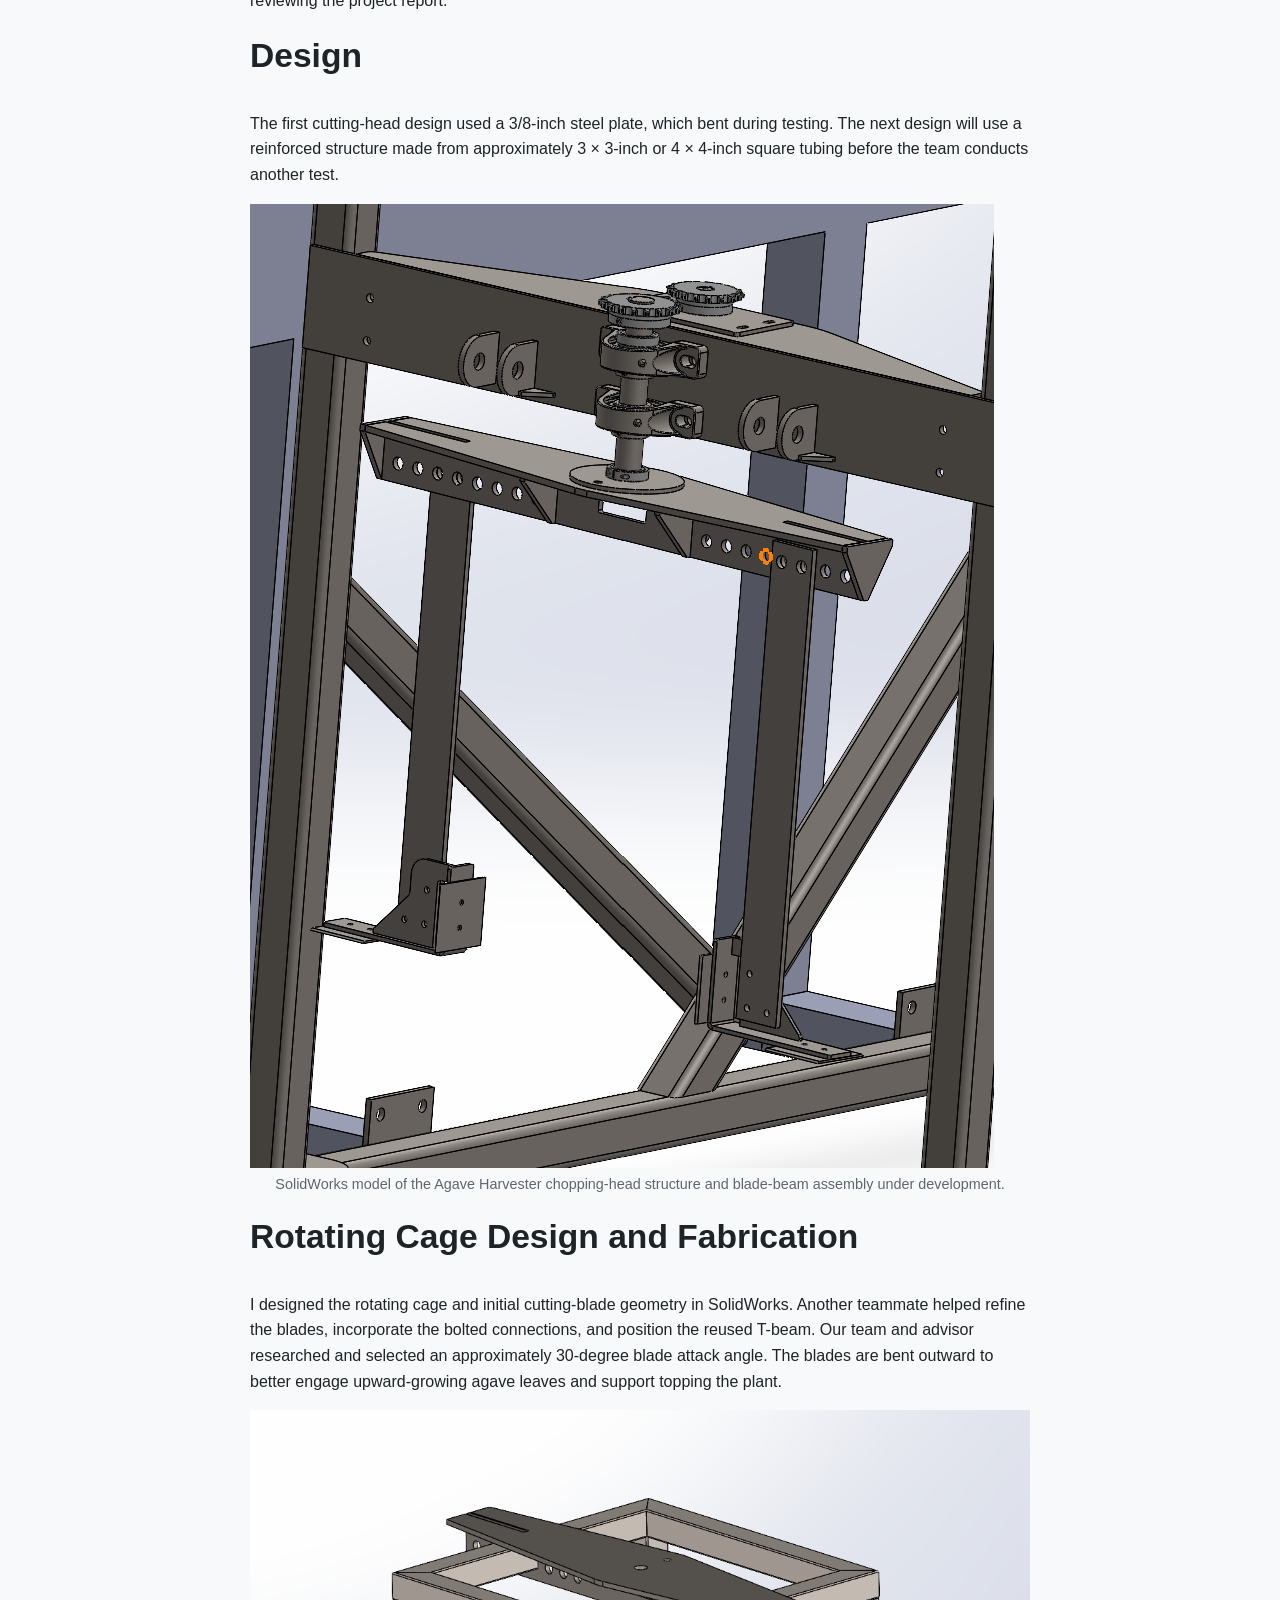
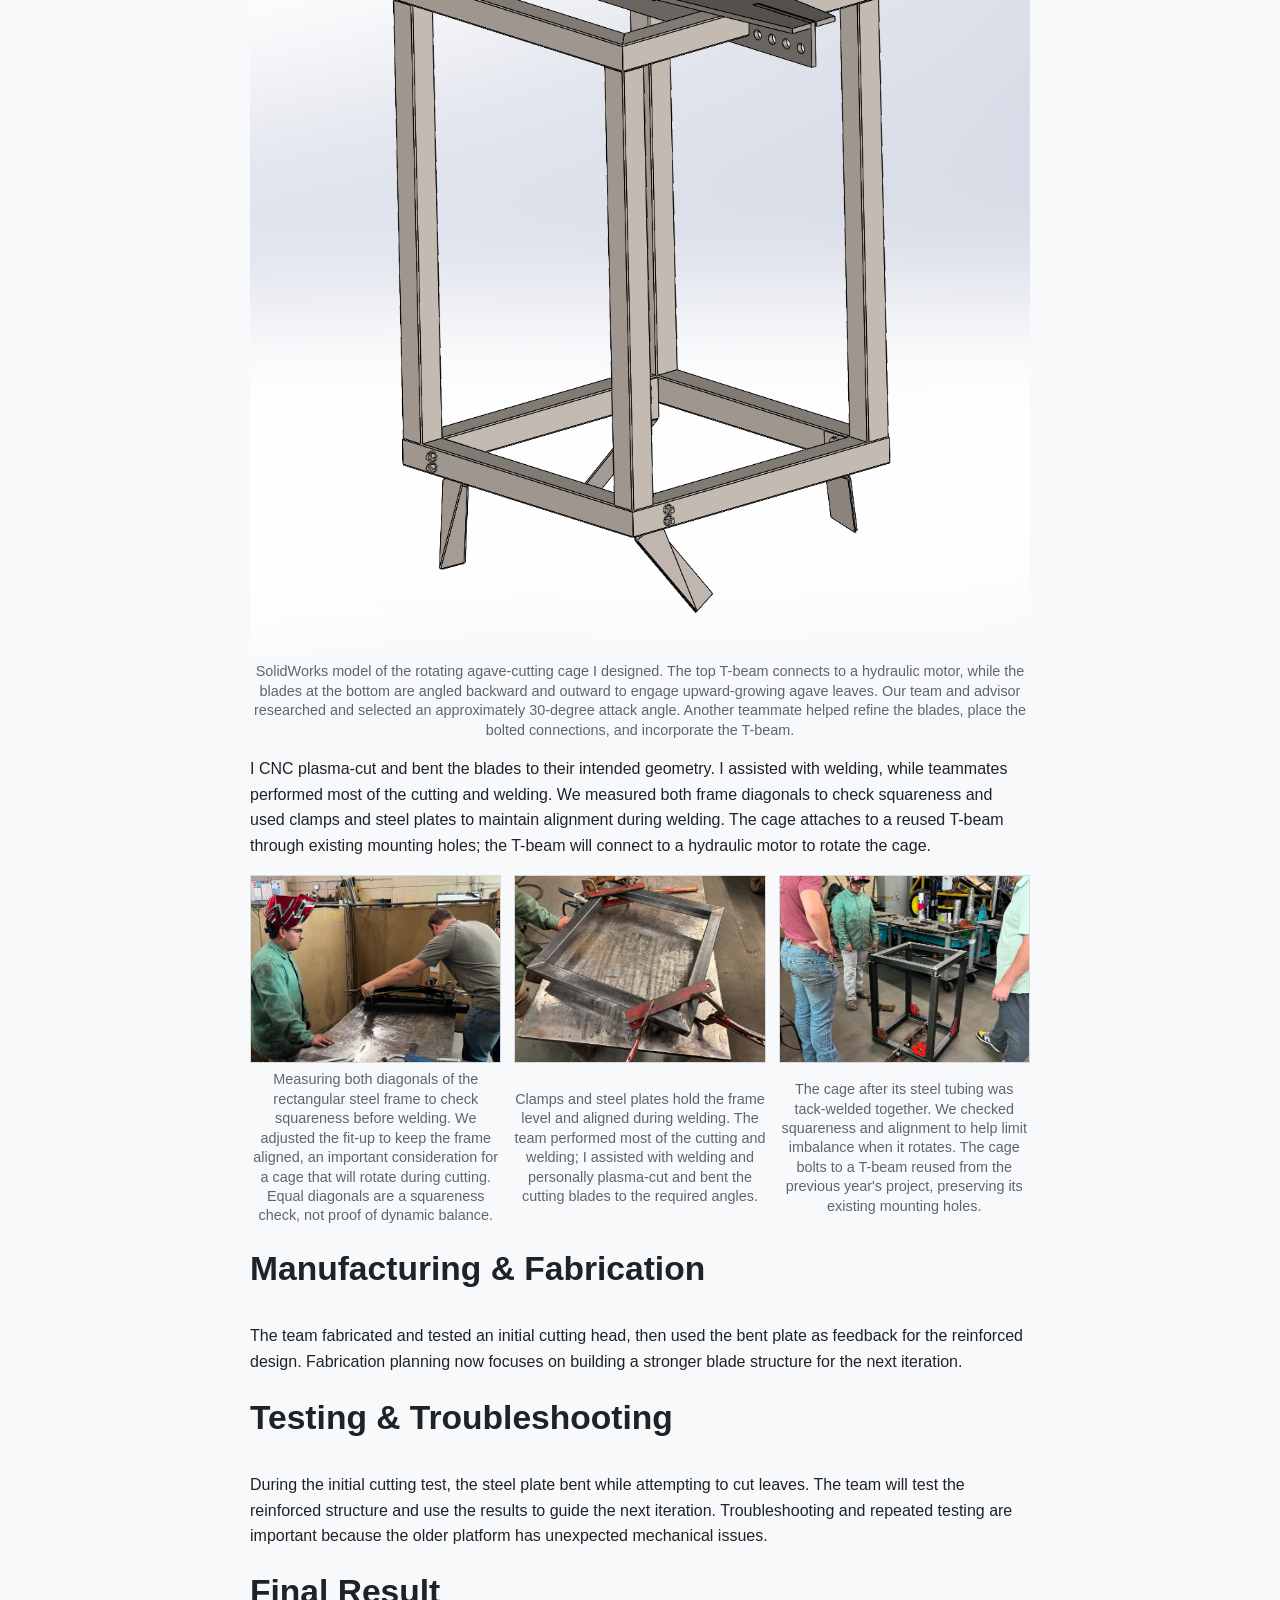
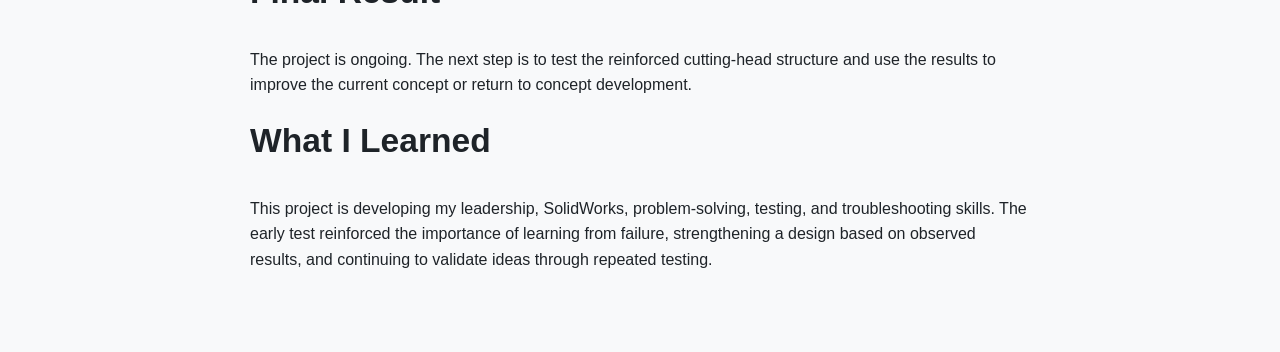
==== commit f526ac3b: "Add agave and chassis design updates" ====
--- a/projects/agave-harvester.html
+++ b/projects/agave-harvester.html
@@ -36,6 +36,28 @@
           <figcaption>SolidWorks model of the Agave Harvester chopping-head structure and blade-beam assembly under development.</figcaption>
         </figure>
 
+        <h2>Rotating Cage Design and Fabrication</h2>
+        <p>I designed the rotating cage and initial cutting-blade geometry in SolidWorks. Another teammate helped refine the blades, incorporate the bolted connections, and position the reused T-beam. Our team and advisor researched and selected an approximately 30-degree blade attack angle. The blades are bent outward to better engage upward-growing agave leaves and support topping the plant.</p>
+        <figure class="project-figure">
+          <img src="../assets/images/agave-harvester/rotating-cage-solidworks-design.png" alt="SolidWorks model of the rotating agave-cutting cage with a top T-beam and outward-angled blades." data-lightbox />
+          <figcaption>SolidWorks model of the rotating agave-cutting cage I designed. The top T-beam connects to a hydraulic motor, while the blades at the bottom are angled backward and outward to engage upward-growing agave leaves. Our team and advisor researched and selected an approximately 30-degree attack angle. Another teammate helped refine the blades, place the bolted connections, and incorporate the T-beam.</figcaption>
+        </figure>
+        <p>I CNC plasma-cut and bent the blades to their intended geometry. I assisted with welding, while teammates performed most of the cutting and welding. We measured both frame diagonals to check squareness and used clamps and steel plates to maintain alignment during welding. The cage attaches to a reused T-beam through existing mounting holes; the T-beam will connect to a hydraulic motor to rotate the cage.</p>
+        <div class="gallery">
+          <figure>
+            <img src="../assets/images/agave-harvester/frame-diagonal-squareness-check.jpeg" alt="Measuring both diagonals of the rectangular steel frame to check squareness before welding." data-lightbox />
+            <figcaption>Measuring both diagonals of the rectangular steel frame to check squareness before welding. We adjusted the fit-up to keep the frame aligned, an important consideration for a cage that will rotate during cutting. Equal diagonals are a squareness check, not proof of dynamic balance.</figcaption>
+          </figure>
+          <figure>
+            <img src="../assets/images/agave-harvester/rectangular-tubing-welding-fixturing.jpeg" alt="Clamps and steel plates holding rectangular tubing aligned during welding." data-lightbox />
+            <figcaption>Clamps and steel plates hold the frame level and aligned during welding. The team performed most of the cutting and welding; I assisted with welding and personally plasma-cut and bent the cutting blades to the required angles.</figcaption>
+          </figure>
+          <figure>
+            <img src="../assets/images/agave-harvester/tack-welded-rotating-cage.jpeg" alt="Tack-welded rotating agave-cutting cage made from steel tubing." data-lightbox />
+            <figcaption>The cage after its steel tubing was tack-welded together. We checked squareness and alignment to help limit imbalance when it rotates. The cage bolts to a T-beam reused from the previous year's project, preserving its existing mounting holes.</figcaption>
+          </figure>
+        </div>
+
         <h2>Manufacturing &amp; Fabrication</h2>
         <p>The team fabricated and tested an initial cutting head, then used the bent plate as feedback for the reinforced design. Fabrication planning now focuses on building a stronger blade structure for the next iteration.</p>
 
